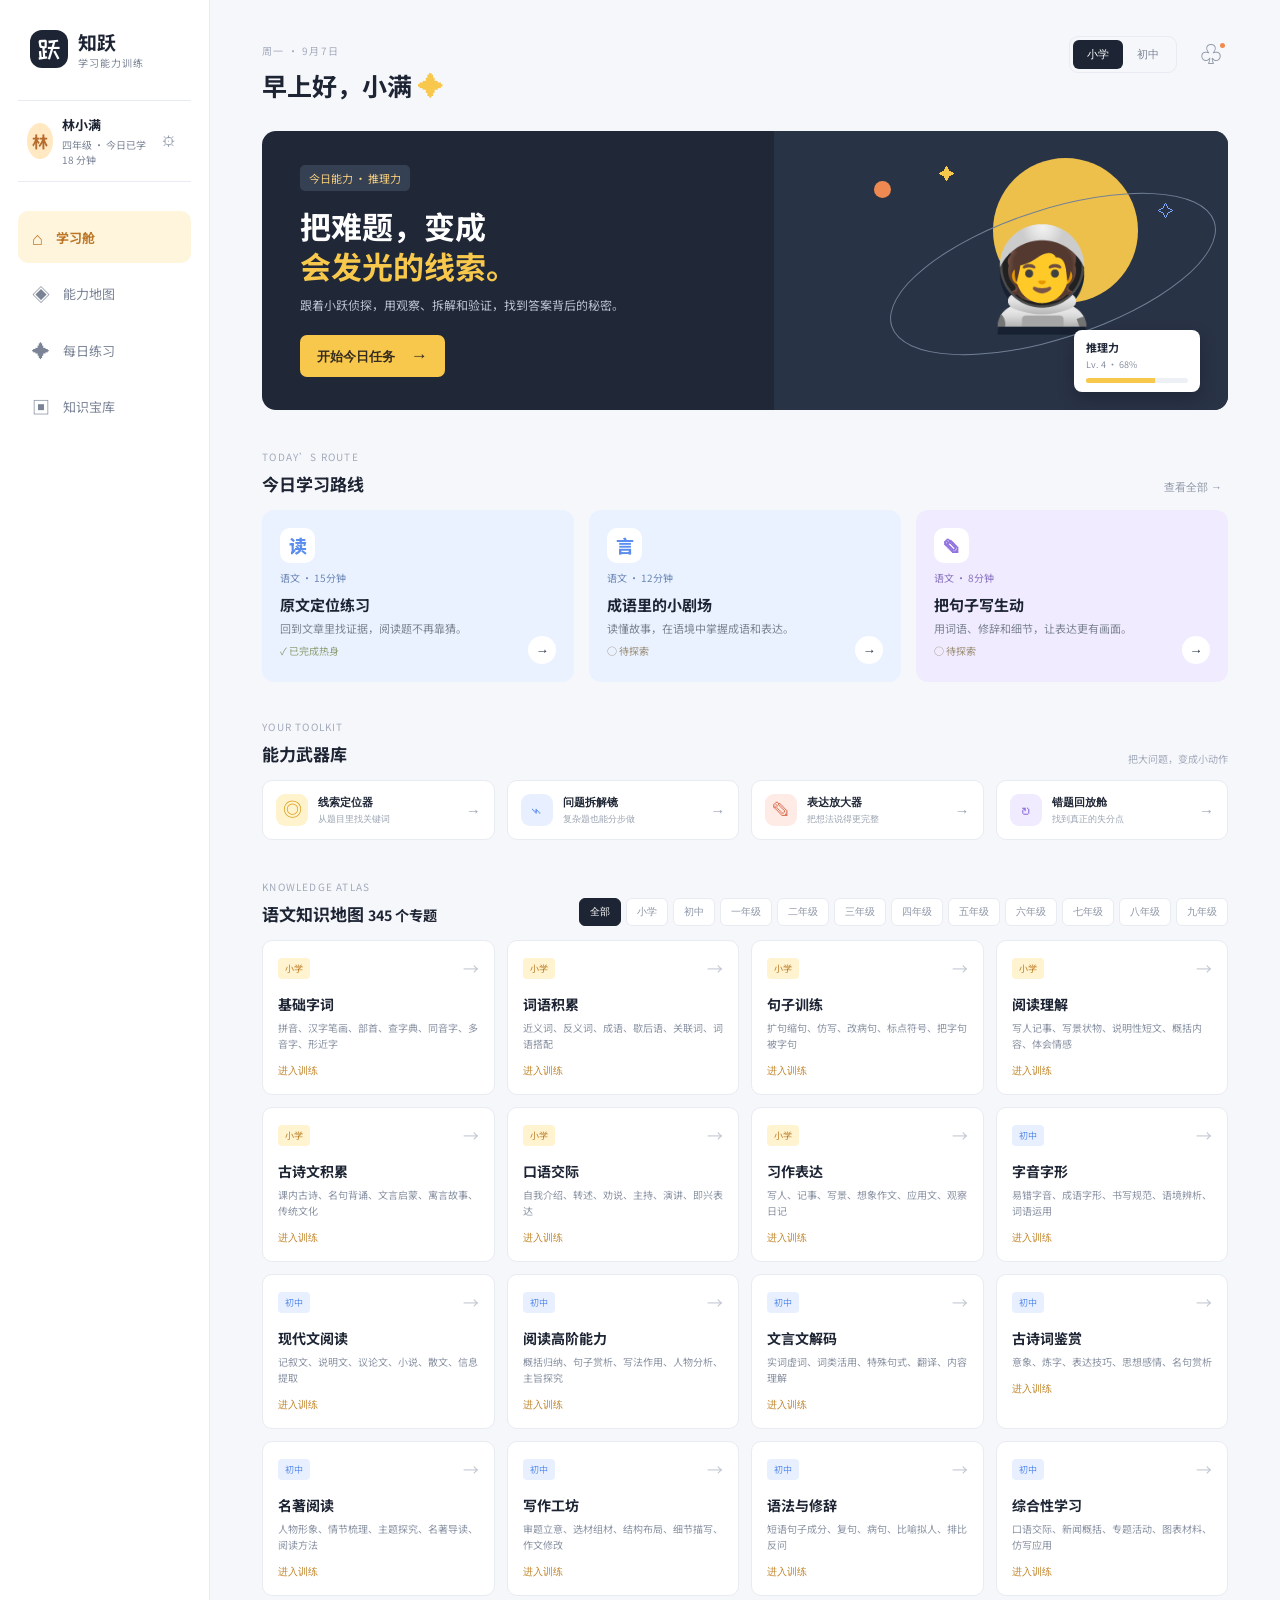
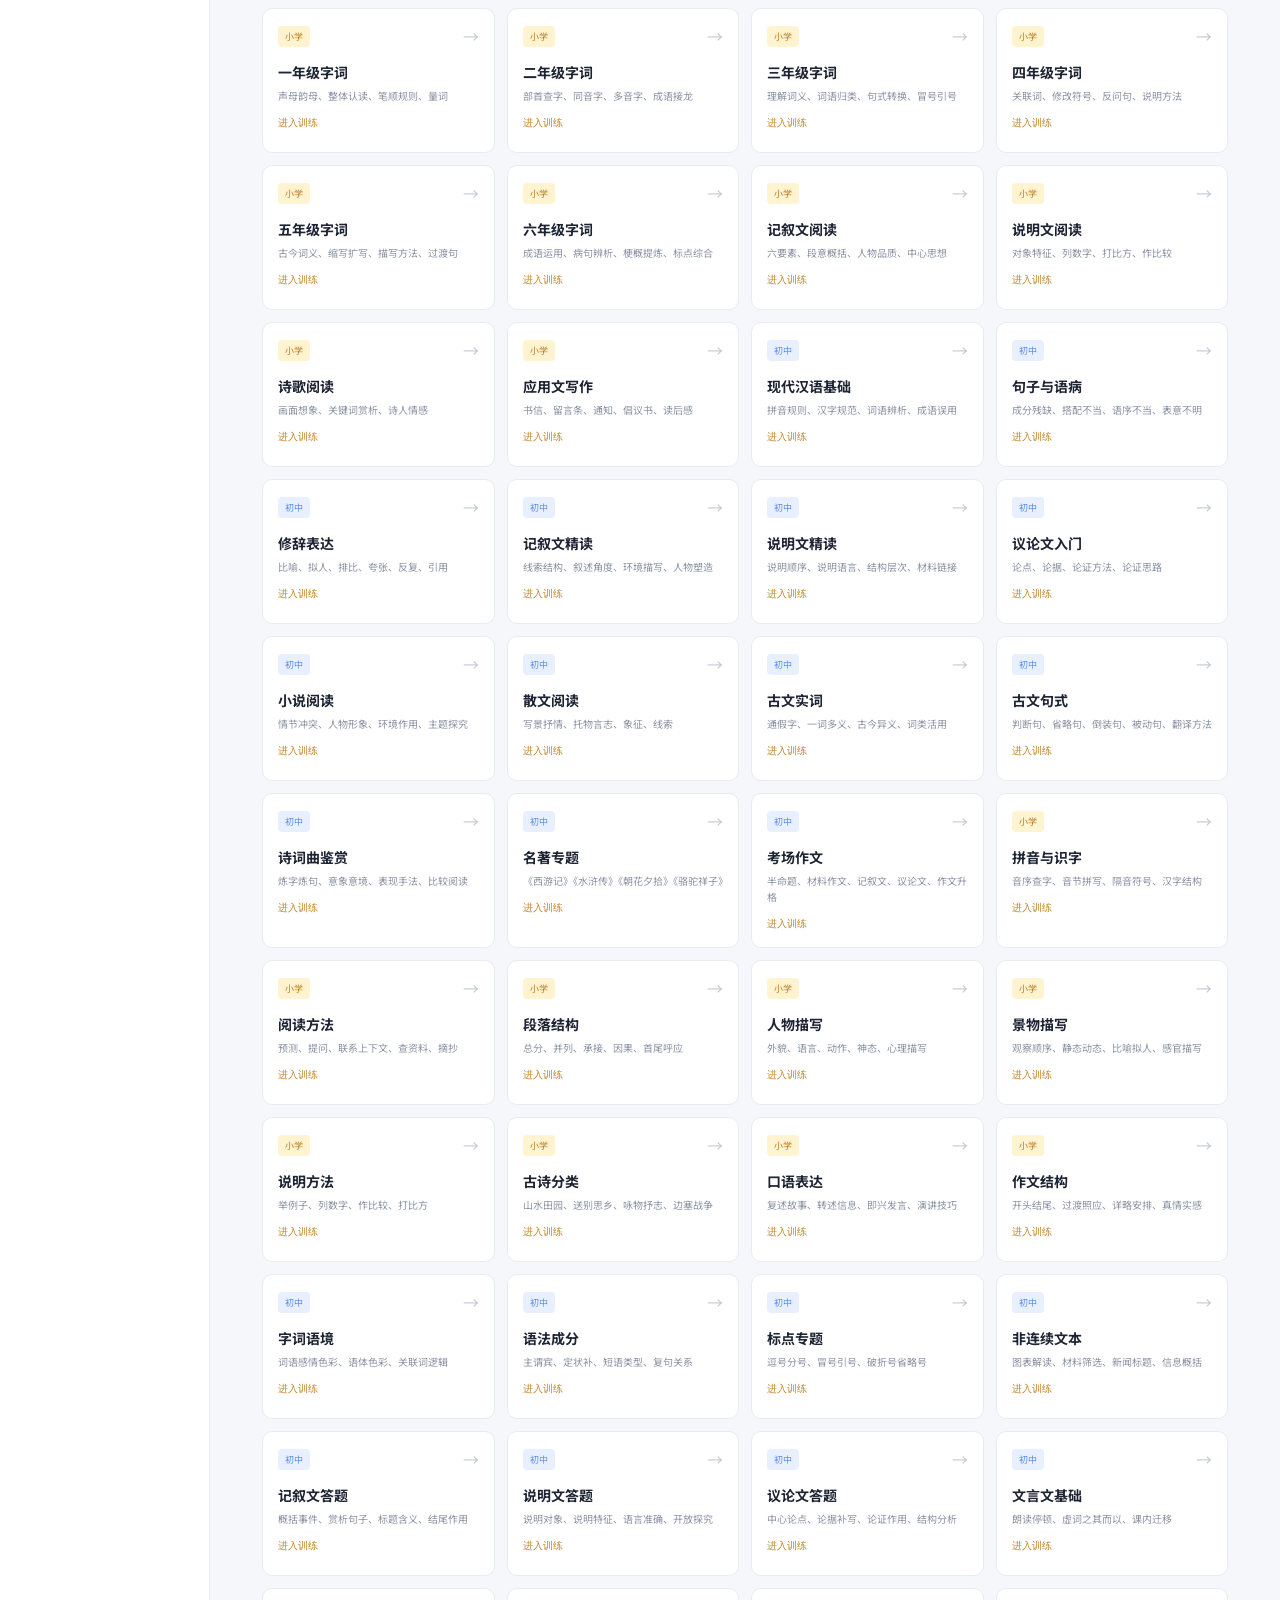
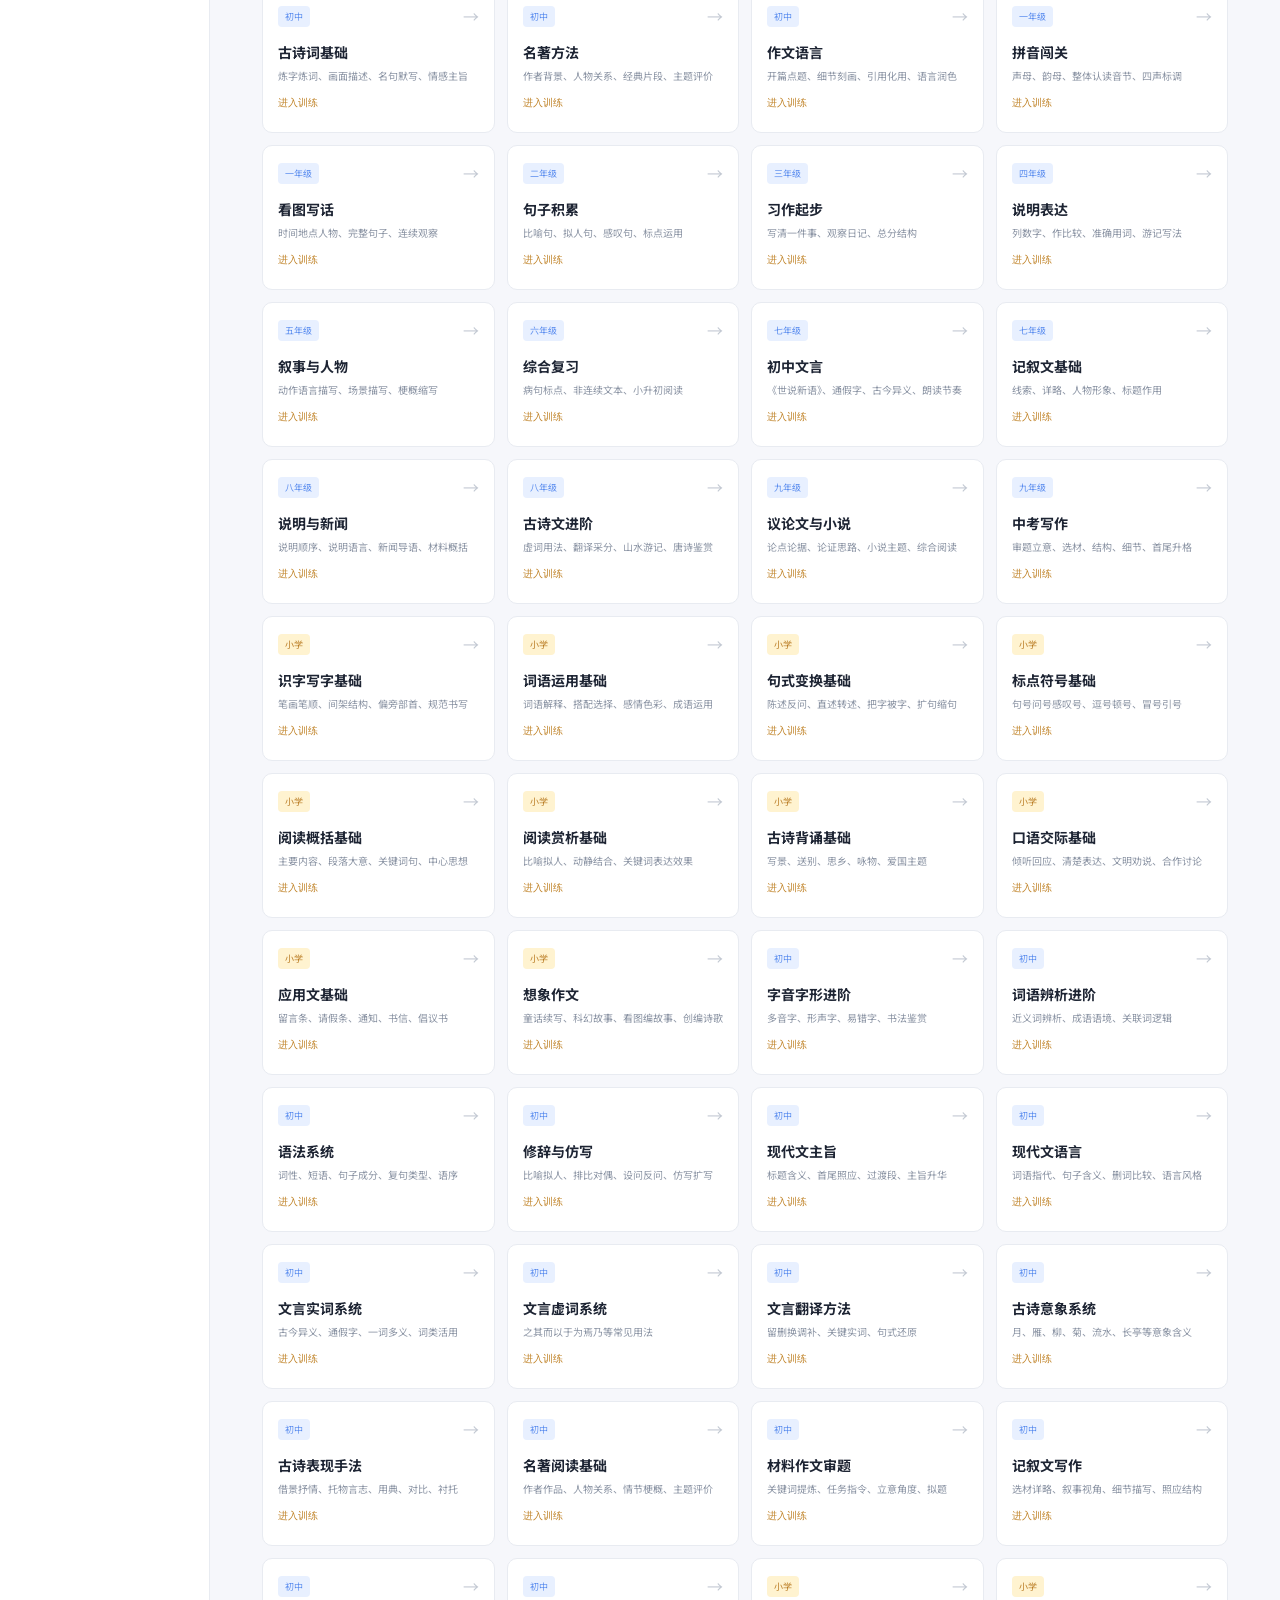
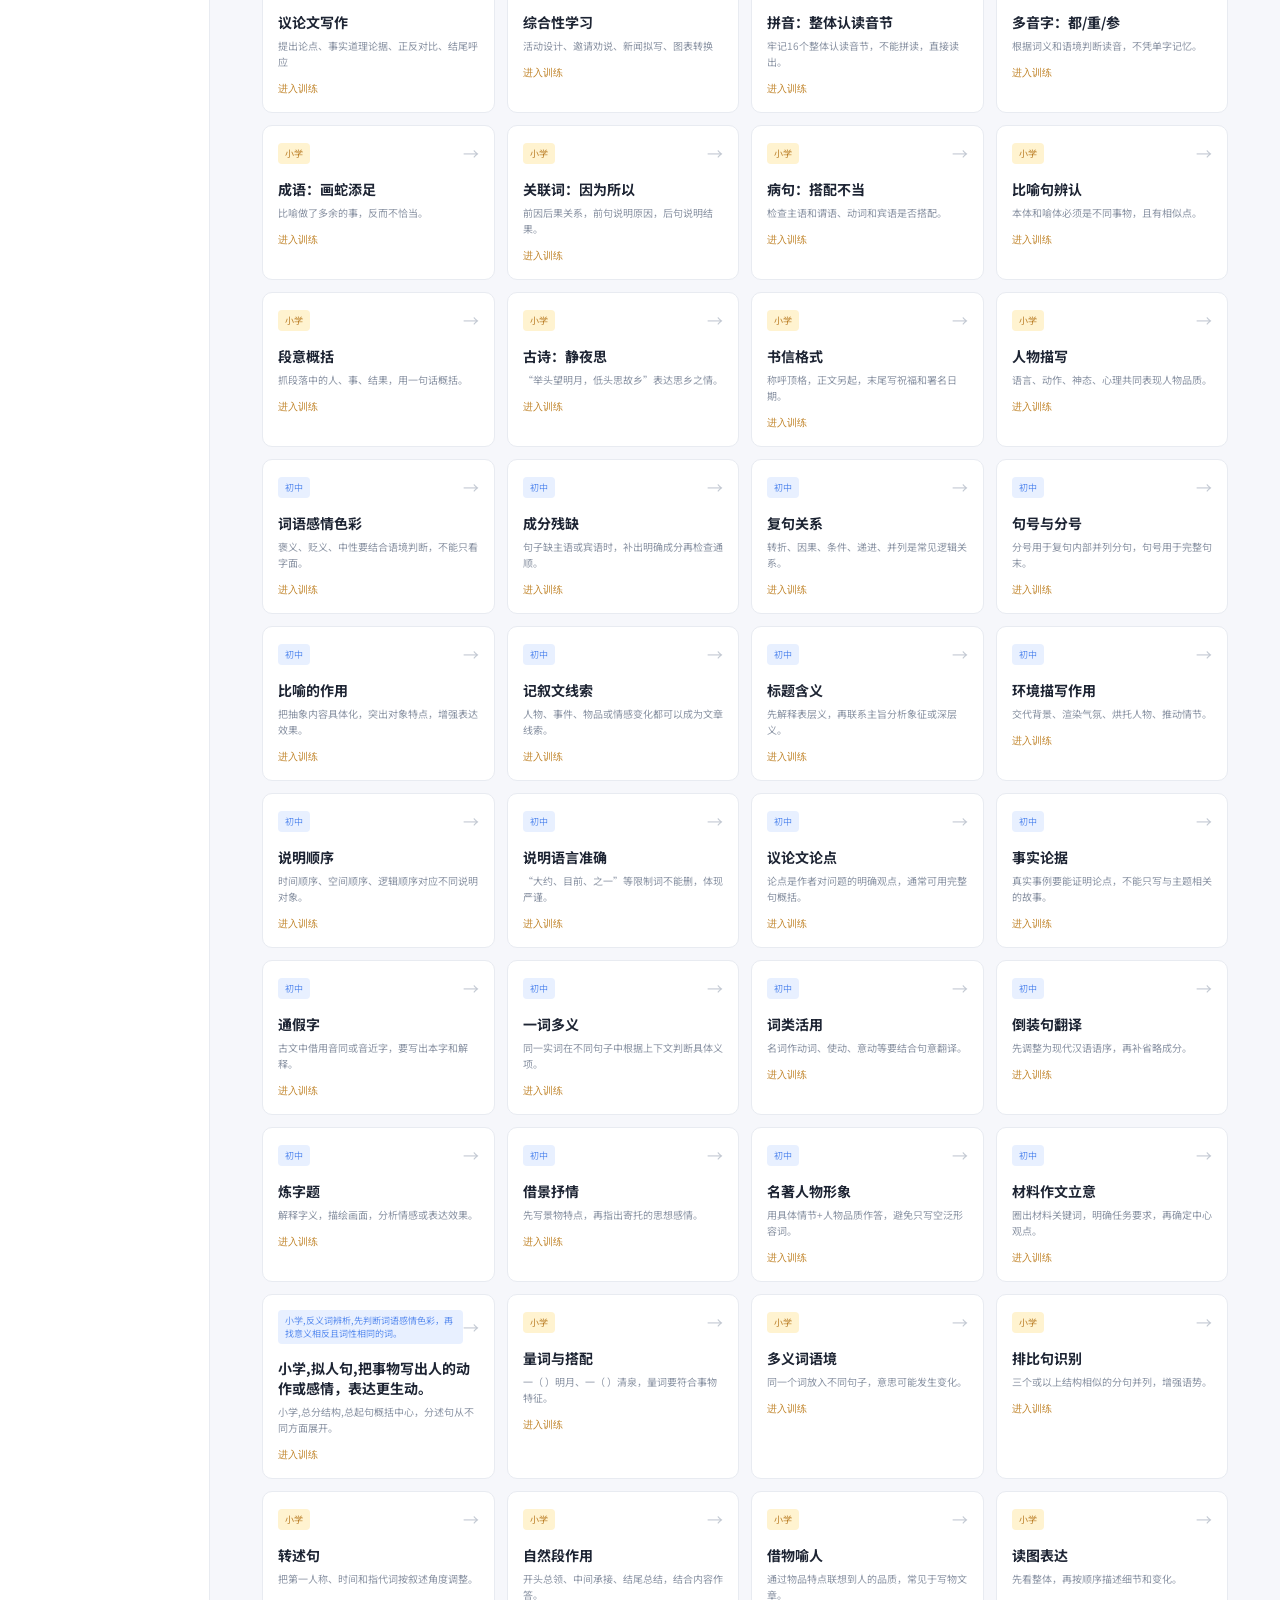
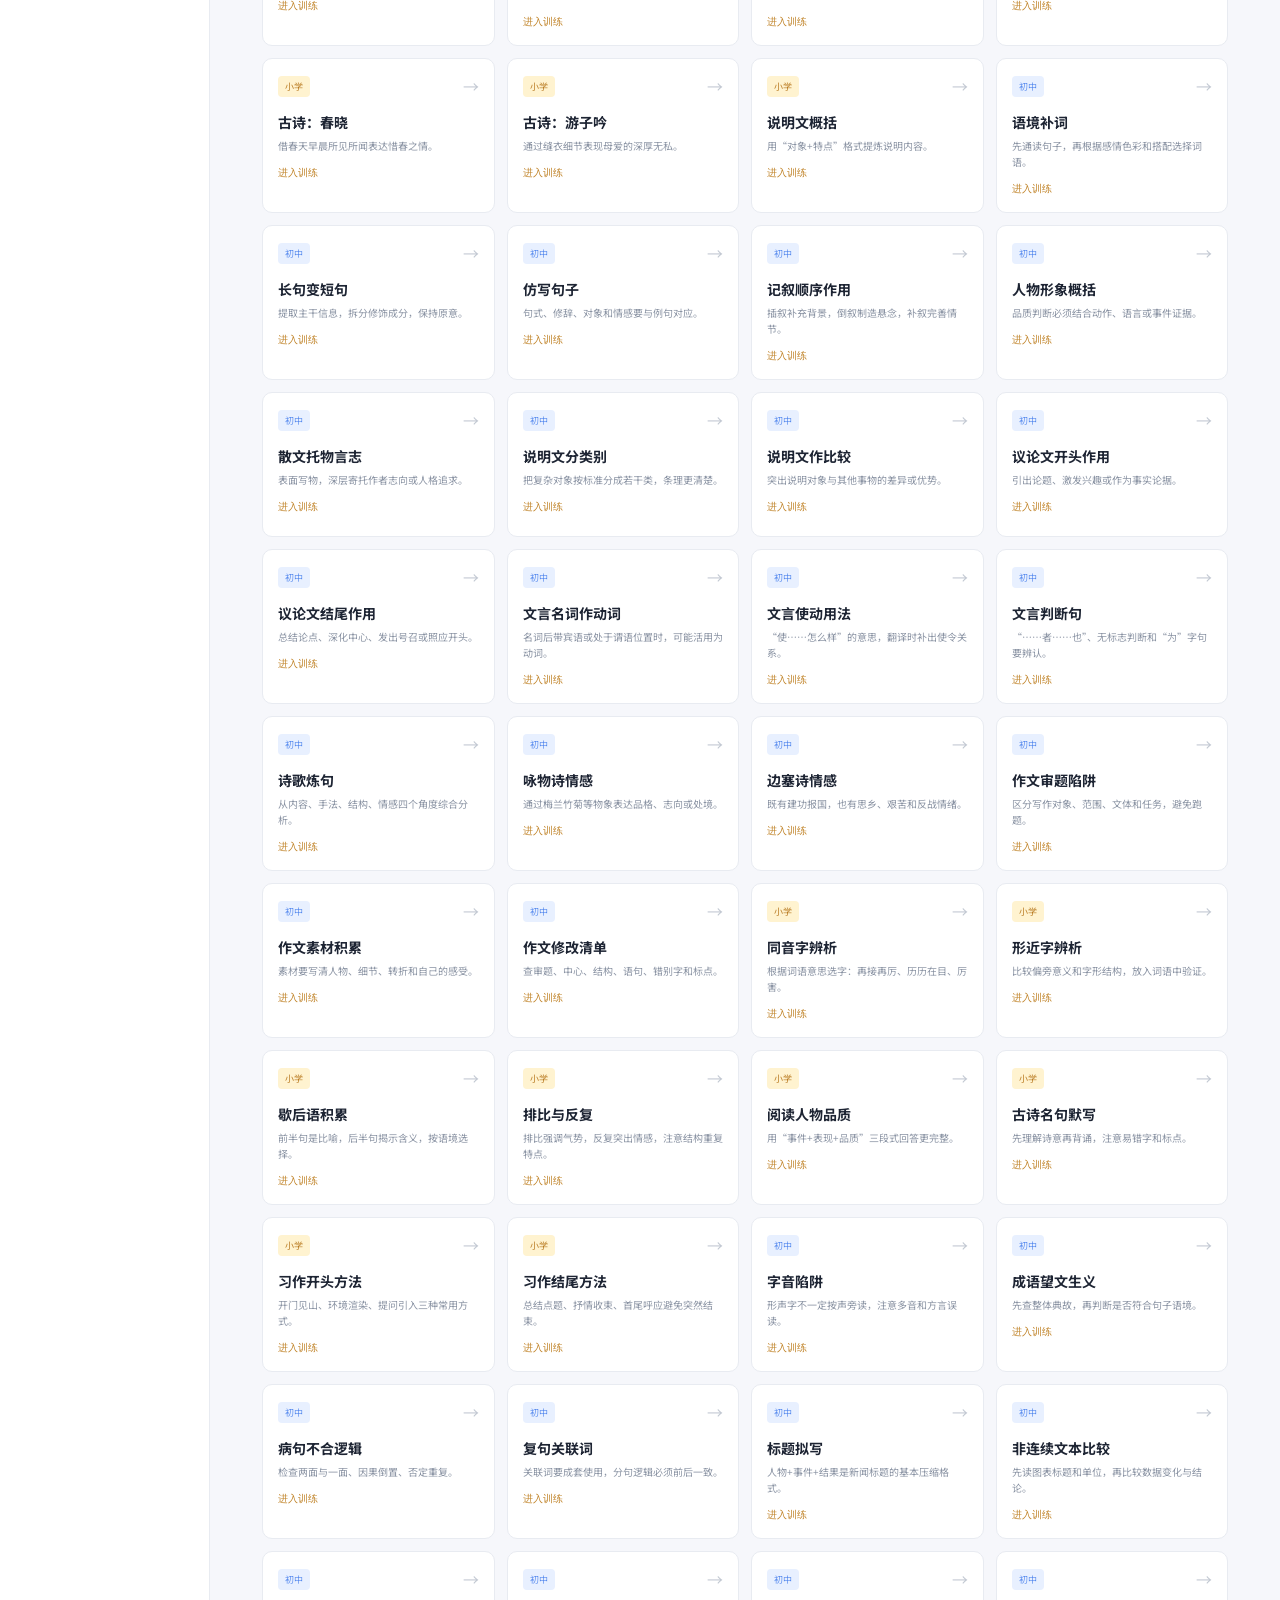
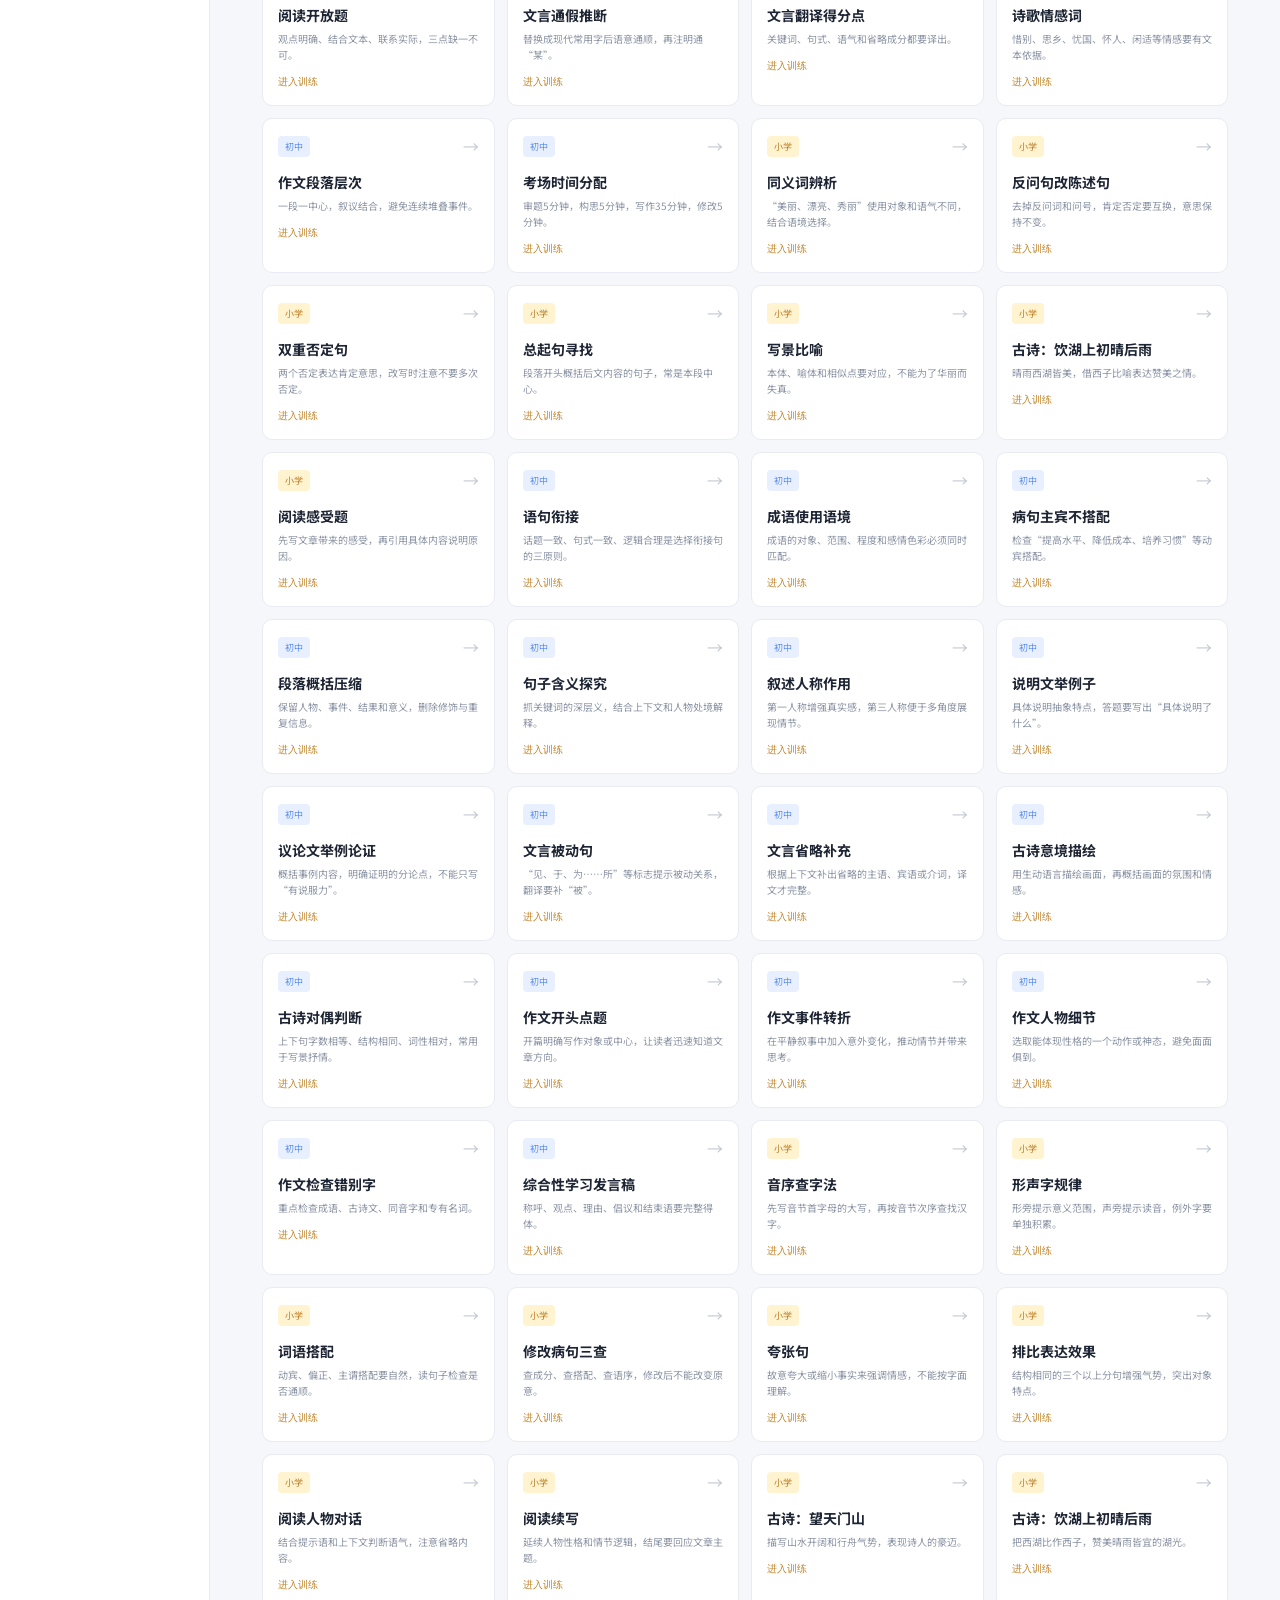
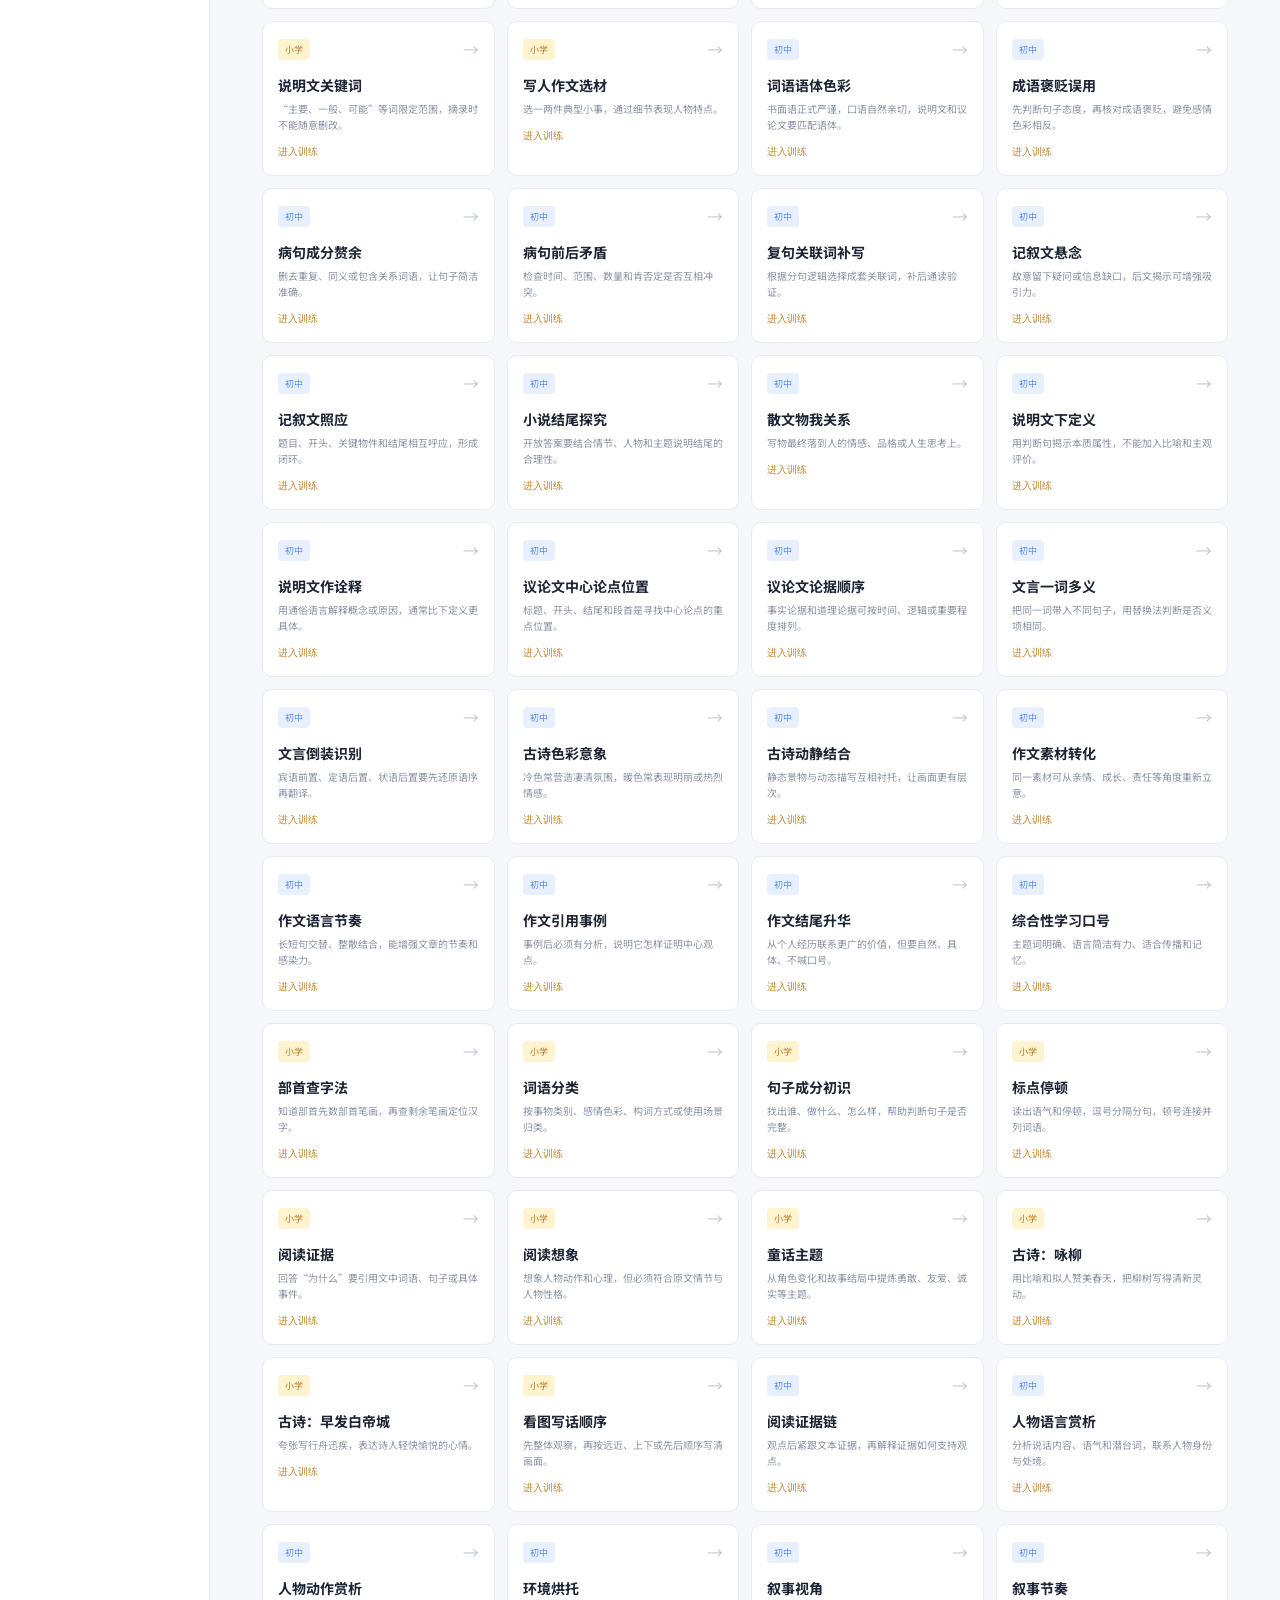
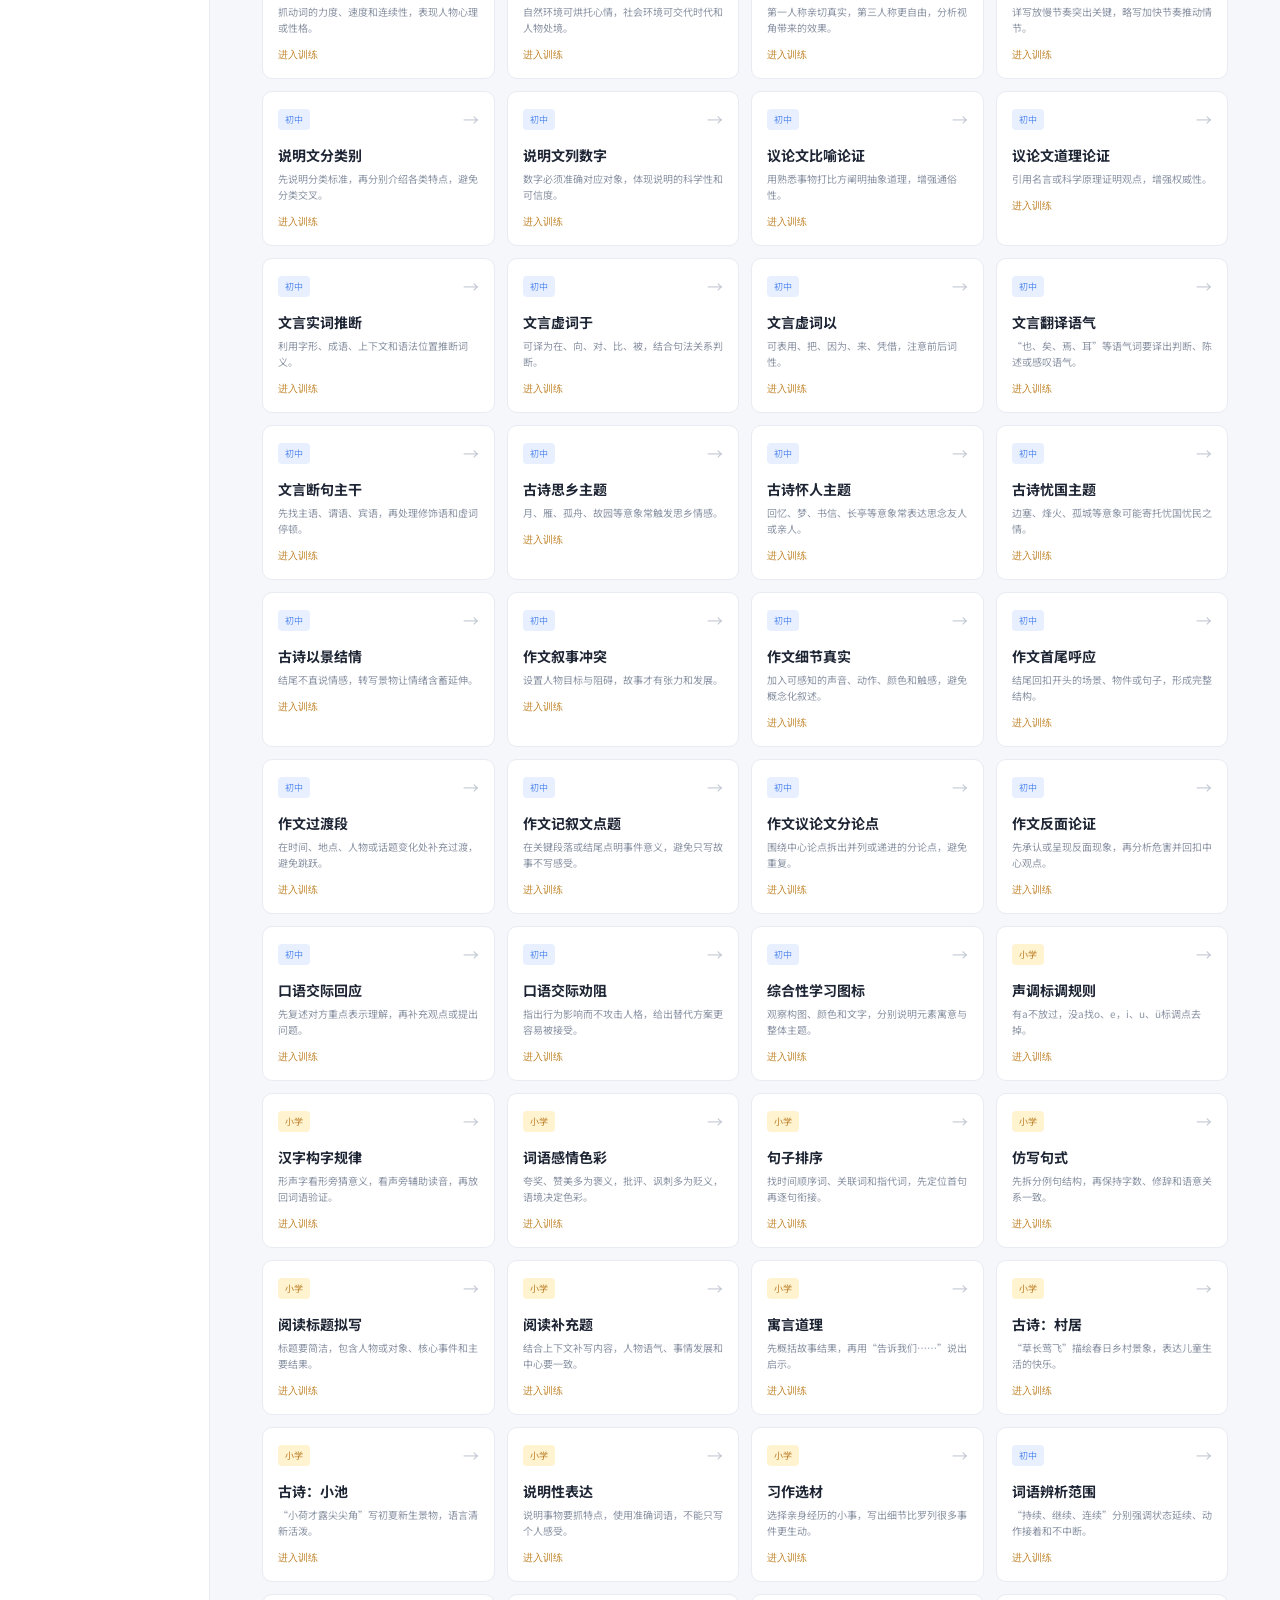
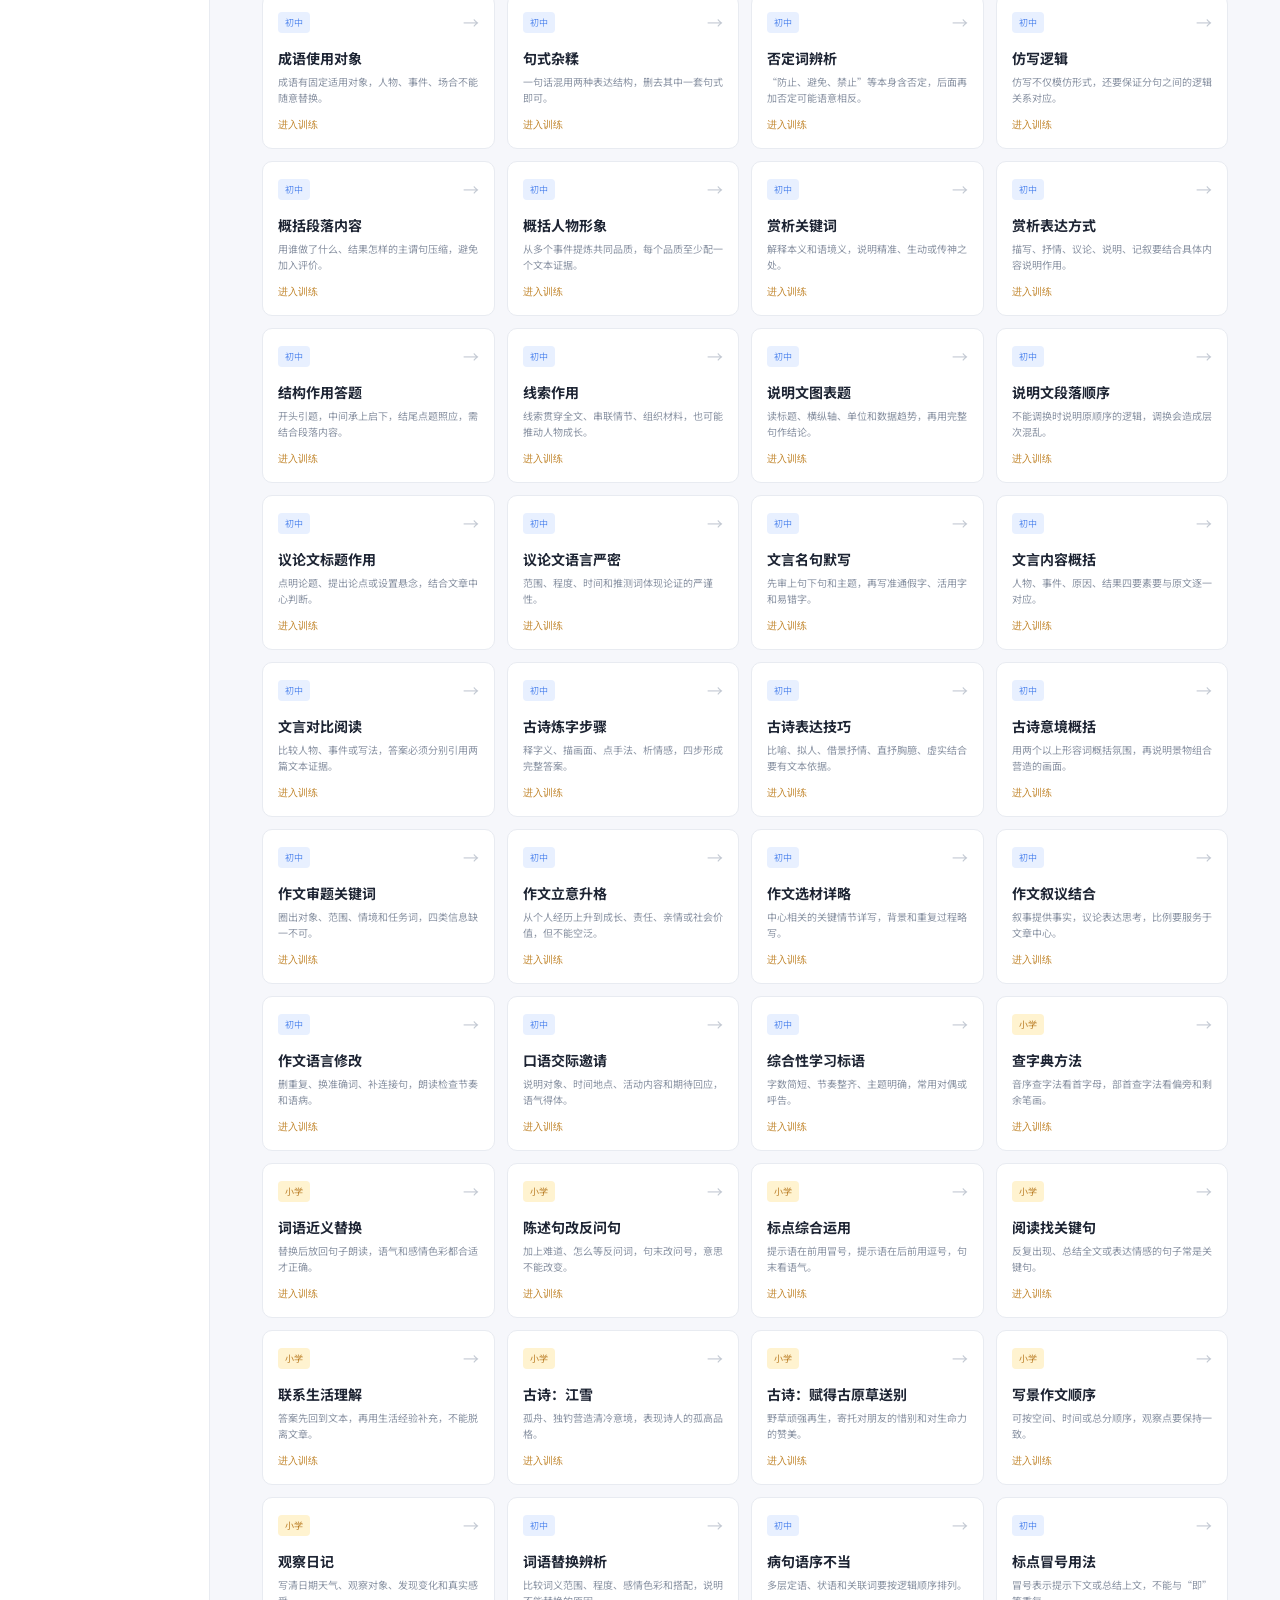
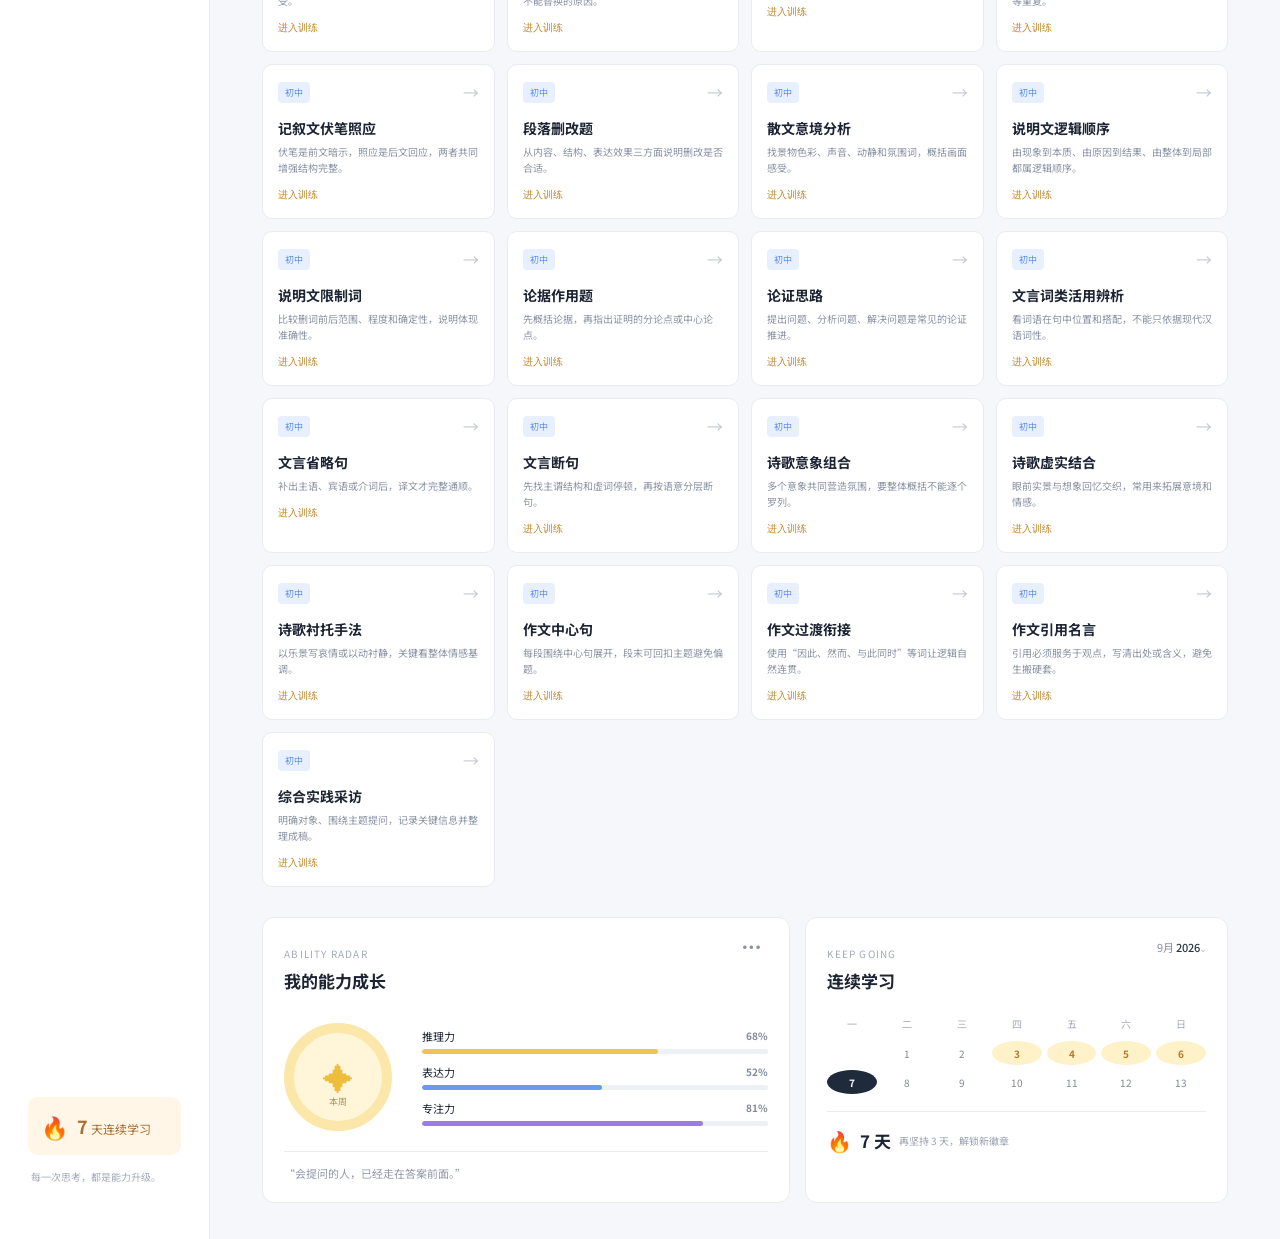
==== index.html @ e685fb9c "Build ChinTop Chinese learning app prototype" ====
<!doctype html>
<html lang="zh-CN">
<head>
  <meta charset="UTF-8" />
  <meta name="viewport" content="width=device-width, initial-scale=1.0" />
  <title>知跃 · 学习能力训练</title>
  <link rel="preconnect" href="https://fonts.googleapis.com">
  <link rel="preconnect" href="https://fonts.gstatic.com" crossorigin>
  <link href="https://fonts.googleapis.com/css2?family=Noto+Sans+SC:wght@400;500;600;700;800&family=ZCOOL+KuaiLe&display=swap" rel="stylesheet">
  <link rel="stylesheet" href="style.css" />
</head>
<body>
  <div class="app-shell">
    <aside class="sidebar">
      <div class="brand"><span class="brand-mark">跃</span><div><b>知跃</b><small>学习能力训练</small></div></div>
      <div class="profile"><div class="avatar">林</div><div><strong>林小满</strong><span>四年级 · 今日已学 18 分钟</span></div><button class="icon-btn" aria-label="设置">⚙</button></div>
      <nav>
        <a class="active" href="#home"><span>⌂</span>学习舱</a><a href="#map"><span>◈</span>能力地图</a><a href="#practice"><span>✦</span>每日练习</a><a href="#library"><span>▣</span>知识宝库</a>
      </nav>
      <div class="sidebar-foot"><div class="streak"><span>🔥</span><div><b>7</b> 天连续学习</div></div><p>每一次思考，都是能力升级。</p></div>
    </aside>
    <main class="main" id="home">
      <header class="topbar"><div><span class="eyebrow">周一 · 9月7日</span><h1>早上好，小满 <span>✦</span></h1></div><div class="top-actions"><div class="grade-switch"><button class="selected" data-grade="小学">小学</button><button data-grade="初中">初中</button></div><button class="bell" aria-label="通知">♧<i></i></button></div></header>
      <section class="hero"><div class="hero-copy"><span class="tag">今日能力 · 推理力</span><h2>把难题，变成<br><em>会发光的线索。</em></h2><p>跟着小跃侦探，用观察、拆解和验证，找到答案背后的秘密。</p><button class="primary" id="startMission">开始今日任务 <span>→</span></button></div><div class="hero-art"><div class="sun"></div><div class="spark s1">✦</div><div class="spark s2">✧</div><div class="character">🧑‍🚀</div><div class="planet p1"></div><div class="planet p2"></div><div class="orbit"></div><div class="label-card"><b>推理力</b><span>Lv. 4 · 68%</span><div class="mini-progress"><i></i></div></div></div></section>
      <section class="section-head"><div><span class="eyebrow">Today’s route</span><h3>今日学习路线</h3></div><button class="text-btn" id="viewAll">查看全部 <span>→</span></button></section>
      <section class="route-grid"><article class="route-card chinese"><div class="route-icon">读</div><div class="route-title"><span class="subject">语文 · 15分钟</span><h4>原文定位练习</h4><p>回到文章里找证据，阅读题不再靠猜。</p></div><div class="route-bottom"><span class="status done">✓ 已完成热身</span><button class="round-btn" data-toast="阅读任务已开启">→</button></div></article><article class="route-card chinese"><div class="route-icon">言</div><div class="route-title"><span class="subject">语文 · 12分钟</span><h4>成语里的小剧场</h4><p>读懂故事，在语境中掌握成语和表达。</p></div><div class="route-bottom"><span class="status">○ 待探索</span><button class="round-btn" data-toast="成语任务已开启">→</button></div></article><article class="route-card brain"><div class="route-icon">✎</div><div class="route-title"><span class="subject">语文 · 8分钟</span><h4>把句子写生动</h4><p>用词语、修辞和细节，让表达更有画面。</p></div><div class="route-bottom"><span class="status">○ 待探索</span><button class="round-btn" data-toast="表达任务已开启">→</button></div></article></section>
      <section class="section-head arsenal-head"><div><span class="eyebrow">Your toolkit</span><h3>能力武器库</h3></div><span class="toolkit-tip">把大问题，变成小动作</span></section>
      <section class="toolkit"><button class="tool" data-toast="定位器：先找到题目中的关键线索"><span class="tool-glyph gold">◎</span><span><b>线索定位器</b><small>从题目里找关键词</small></span><strong>→</strong></button><button class="tool" data-toast="拆解镜：把复杂问题拆成三步"><span class="tool-glyph blue">⌁</span><span><b>问题拆解镜</b><small>复杂题也能分步做</small></span><strong>→</strong></button><button class="tool" data-toast="表达放大器：让你的答案更清楚"><span class="tool-glyph red">✎</span><span><b>表达放大器</b><small>把想法说得更完整</small></span><strong>→</strong></button><button class="tool" data-toast="错题回放：看看这次是哪里卡住了"><span class="tool-glyph purple">↻</span><span><b>错题回放舱</b><small>找到真正的失分点</small></span><strong>→</strong></button></section>
      <section class="knowledge" id="library"><div class="section-head"><div><span class="eyebrow">Knowledge atlas</span><h3>语文知识地图 <small id="knowledgeCount"></small></h3></div><div class="filters"><button class="filter active" data-filter="全部">全部</button><button class="filter" data-filter="小学">小学</button><button class="filter" data-filter="初中">初中</button><button class="filter" data-filter="一年级">一年级</button><button class="filter" data-filter="二年级">二年级</button><button class="filter" data-filter="三年级">三年级</button><button class="filter" data-filter="四年级">四年级</button><button class="filter" data-filter="五年级">五年级</button><button class="filter" data-filter="六年级">六年级</button><button class="filter" data-filter="七年级">七年级</button><button class="filter" data-filter="八年级">八年级</button><button class="filter" data-filter="九年级">九年级</button></div></div><div class="knowledge-grid" id="knowledgeGrid"></div></section>
      <section class="lower-grid"><div class="panel ability"><div class="panel-head"><div><span class="eyebrow">Ability radar</span><h3>我的能力成长</h3></div><button class="more" aria-label="更多">•••</button></div><div class="ability-row"><div class="ability-orb">✦<small>本周</small></div><div class="ability-list"><div><span>推理力</span><b>68%</b><i><em style="width:68%"></em></i></div><div><span>表达力</span><b>52%</b><i><em class="blue" style="width:52%"></em></i></div><div><span>专注力</span><b>81%</b><i><em class="purple" style="width:81%"></em></i></div></div></div><div class="quote">“会提问的人，已经走在答案前面。”</div></div><div class="panel calendar"><div class="panel-head"><div><span class="eyebrow">Keep going</span><h3>连续学习</h3></div><span class="month">9月 <b>2026</b>⌄</span></div><div class="week"><span>一</span><span>二</span><span>三</span><span>四</span><span>五</span><span>六</span><span>日</span></div><div class="days"><span></span><span>1</span><span>2</span><span class="checked">3</span><span class="checked">4</span><span class="checked">5</span><span class="checked">6</span><span class="today">7</span><span>8</span><span>9</span><span>10</span><span>11</span><span>12</span><span>13</span></div><div class="calendar-foot"><span class="fire">🔥</span><b>7 天</b><small>再坚持 3 天，解锁新徽章</small></div></div></section>
    </main>
  </div>
  <div class="toast" id="toast"></div>
  <div class="modal-backdrop" id="lessonModal" hidden><section class="lesson-modal" role="dialog" aria-modal="true"><button class="modal-close" id="closeLesson" aria-label="关闭">×</button><span class="tag" id="modalTag">语文 · 表达力</span><h2 id="modalTitle">成语里的小剧场</h2><p id="modalQuestion">“画蛇添足”这个成语告诉我们什么道理？</p><div class="answers" id="answers"><button data-answer="0">做事要恰到好处</button><button data-answer="1">速度越快越好</button><button data-answer="2">一定要坚持到底</button></div><div class="result" id="result"></div></section></div>
  <script src="app.js"></script>
</body>
</html>
---- style.css ----
:root{--ink:#1d2433;--muted:#7b8496;--line:#e8ebf1;--cream:#fffaf1;--yellow:#f7c84b;--orange:#f08b4d;--blue:#5b8def;--purple:#9a7be7}*{box-sizing:border-box}body{margin:0;background:#f6f7fb;color:var(--ink);font-family:'Noto Sans SC',sans-serif}.app-shell{display:flex;min-height:100vh}.sidebar{width:248px;background:#fff;border-right:1px solid var(--line);padding:28px 18px 22px;display:flex;flex-direction:column}.brand{display:flex;align-items:center;gap:10px;padding:0 12px 30px}.brand-mark{display:grid;place-items:center;width:38px;height:38px;border-radius:12px;background:#1d2433;color:#fff;font-family:'ZCOOL KuaiLe';font-size:24px}.brand b{display:block;font-size:19px}.brand small{display:block;color:var(--muted);font-size:10px;letter-spacing:1px}.profile{display:flex;align-items:center;gap:9px;padding:14px 9px;border-top:1px solid var(--line);border-bottom:1px solid var(--line)}.avatar{width:36px;height:36px;border-radius:50%;background:#ffe8c2;display:grid;place-items:center;color:#b56b2e;font-weight:700}.profile strong{display:block;font-size:13px}.profile span{display:block;color:var(--muted);font-size:10px;margin-top:3px}.icon-btn,.bell,.more{border:0;background:transparent;color:#8992a3;cursor:pointer}.icon-btn{margin-left:auto;font-size:14px}nav{padding-top:25px}nav a{display:flex;gap:13px;align-items:center;padding:13px 14px;margin:4px 0;color:#7b8496;text-decoration:none;font-size:13px;border-radius:10px}nav a span{font-size:18px}nav a.active{background:#fff5dc;color:#bc7626;font-weight:700}.sidebar-foot{margin-top:auto;padding:18px 10px}.streak{background:#fff6e8;border-radius:10px;padding:13px;display:flex;gap:9px;align-items:center;color:#a96f32;font-size:12px}.streak span{font-size:22px}.streak b{font-size:18px}.sidebar-foot p{color:#a6adba;font-size:10px;line-height:1.6;margin:14px 3px}.main{max-width:1260px;width:100%;padding:36px 52px}.topbar{display:flex;justify-content:space-between;align-items:flex-start}.eyebrow{font-size:10px;letter-spacing:1.2px;text-transform:uppercase;color:#a3aabb}.topbar h1{font-size:25px;margin:7px 0 28px}.topbar h1 span{color:var(--yellow)}.top-actions{display:flex;gap:17px;align-items:center}.grade-switch{border:1px solid var(--line);padding:3px;border-radius:9px;display:flex}.grade-switch button{border:0;background:transparent;color:var(--muted);font-size:11px;padding:7px 14px;border-radius:6px;cursor:pointer}.grade-switch button.selected{background:#1d2433;color:#fff}.bell{font-size:22px;position:relative}.bell i{position:absolute;width:5px;height:5px;border-radius:50%;background:#f08b4d;right:3px;top:4px}.hero{min-height:264px;border-radius:14px;background:#202838;display:flex;overflow:hidden;position:relative;color:white}.hero-copy{padding:33px 38px;position:relative;z-index:2}.tag{display:inline-block;color:#f7cf7e;font-size:11px;background:#354052;border-radius:5px;padding:5px 9px}.hero h2{font-size:31px;line-height:1.3;margin:15px 0 9px;letter-spacing:0}.hero h2 em{font-style:normal;color:#f7c84b}.hero p{color:#b9c2d0;font-size:12px;margin:0 0 22px}.primary{border:0;background:#f7c84b;color:#352b1d;font-weight:700;padding:11px 17px;border-radius:7px;cursor:pointer}.primary span{font-size:17px;margin-left:12px}.hero-art{position:absolute;right:0;top:0;width:47%;height:100%;background:#293346;overflow:hidden}.sun{position:absolute;width:145px;height:145px;background:#f7c84b;border-radius:50%;right:90px;top:27px;opacity:.95}.character{position:absolute;font-size:93px;right:128px;top:68px;filter:drop-shadow(0 8px 0 #182131)}.planet{position:absolute;border-radius:50%}.p1{width:17px;height:17px;background:#ee8951;left:100px;top:50px}.p2{width:10px;height:10px;background:#6a9bee;right:45px;bottom:53px}.orbit{position:absolute;width:340px;height:130px;border:1px solid #718097;border-radius:50%;transform:rotate(-18deg);right:5px;top:78px}.spark{position:absolute;color:#f7c84b}.s1{left:165px;top:30px}.s2{right:54px;top:67px;color:#80a8ff}.label-card{position:absolute;right:28px;bottom:18px;background:#fff;color:#202838;border-radius:8px;padding:9px 12px;width:126px;font-size:11px;box-shadow:0 6px 15px #141b2970}.label-card span{display:block;color:#8790a1;font-size:9px;margin-top:3px}.mini-progress,.ability-list i{height:5px;background:#edf0f5;border-radius:9px;display:block;margin-top:7px;overflow:hidden}.mini-progress i{display:block;height:100%;width:68%;background:#f7c84b}.section-head{display:flex;justify-content:space-between;align-items:end;margin:32px 0 14px}.section-head h3,.panel h3{margin:5px 0 0;font-size:17px}.text-btn{border:0;background:transparent;color:#8b94a4;font-size:11px;cursor:pointer}.route-grid{display:grid;grid-template-columns:repeat(3,1fr);gap:15px}.route-card{border-radius:12px;padding:18px;min-height:166px;display:flex;flex-direction:column;position:relative;overflow:hidden}.route-card.math{background:#fff5d9}.route-card.chinese{background:#eaf2ff}.route-card.brain{background:#f0ebff}.route-icon{width:35px;height:35px;border-radius:10px;background:#fff;display:grid;place-items:center;font-weight:800;font-size:18px;color:#d59028}.chinese .route-icon{color:#5b8def}.brain .route-icon{color:#9274df}.subject{font-size:10px;color:#a18352}.chinese .subject{color:#6b86b5}.brain .subject{color:#8871bf}.route-title h4{font-size:15px;margin:7px 0 5px}.route-title p{color:#7c8492;font-size:11px;margin:0;line-height:1.5}.route-bottom{display:flex;justify-content:space-between;align-items:center;margin-top:auto}.status{font-size:10px;color:#9a8d75}.status.done{color:#8d9f75}.round-btn{border:0;width:28px;height:28px;border-radius:50%;background:#fff;color:#2c3546;cursor:pointer}.lower-grid{display:grid;grid-template-columns:1.25fr 1fr;gap:15px;margin-top:30px}.panel{background:#fff;border:1px solid var(--line);border-radius:12px;padding:21px}.panel-head{display:flex;justify-content:space-between;align-items:start}.more{letter-spacing:2px}.ability-row{display:flex;gap:30px;align-items:center;margin:25px 0 15px}.ability-orb{width:108px;height:108px;border-radius:50%;background:#fff5d9;border:10px solid #fbe7aa;display:grid;place-items:center;color:#eebd3c;font-size:31px;position:relative}.ability-orb small{position:absolute;bottom:13px;font-size:9px;color:#a9945c}.ability-list{flex:1}.ability-list>div{margin:10px 0;font-size:11px}.ability-list b{float:right;font-size:10px;color:#818b9c}.ability-list i{margin-top:5px}.ability-list em{display:block;height:100%;background:#f2c34d;border-radius:9px}.ability-list em.blue{background:#6b99ed}.ability-list em.purple{background:#9b7de1}.quote{padding-top:13px;border-top:1px solid var(--line);color:#929aaa;font-size:11px}.month{font-size:11px;color:#858e9f}.month b{font-weight:500;color:#2d3544}.week,.days{display:grid;grid-template-columns:repeat(7,1fr);text-align:center;gap:5px}.week{margin-top:23px;color:#a2aab8;font-size:10px}.days{margin-top:10px}.days span{height:24px;display:grid;place-items:center;font-size:10px;color:#7d8797}.days .checked,.days .today{border-radius:50%;background:#fff1c8;color:#b6792c;font-weight:700}.days .today{background:#1f2a3b;color:#fff}.calendar-foot{display:flex;align-items:center;gap:8px;border-top:1px solid var(--line);margin-top:17px;padding-top:14px}.fire{font-size:20px}.calendar-foot b{font-size:17px}.calendar-foot small{font-size:10px;color:#9ba3b1}.toast{position:fixed;bottom:28px;left:50%;transform:translate(-50%,20px);opacity:0;background:#1f2a3b;color:#fff;padding:11px 18px;border-radius:8px;font-size:12px;transition:.25s}.toast.show{opacity:1;transform:translate(-50%,0)}@media(max-width:900px){.sidebar{width:190px}.main{padding:28px 24px}.hero-art{width:43%}.character{right:70px}.sun{right:30px}.route-grid{grid-template-columns:1fr 1fr}.route-card.brain{grid-column:span 2}}@media(max-width:640px){.sidebar{display:none}.main{padding:22px 16px}.topbar h1{font-size:21px}.hero{min-height:390px}.hero-copy{padding:26px}.hero-art{width:100%;height:175px;top:auto;bottom:0}.hero h2{font-size:28px}.character{font-size:75px;right:37%;top:50px}.sun{right:25%;top:15px;width:110px;height:110px}.orbit{right:-45px;top:35px}.label-card{display:none}.route-grid,.lower-grid{grid-template-columns:1fr}.route-card.brain{grid-column:auto}.ability-row{gap:16px}.ability-orb{width:90px;height:90px}}
 .arsenal-head{margin-top:30px}.toolkit-tip{font-size:10px;color:#a3aabb}.toolkit{display:grid;grid-template-columns:repeat(4,1fr);gap:12px}.tool{display:flex;align-items:center;gap:10px;text-align:left;border:1px solid var(--line);background:#fff;border-radius:10px;padding:13px;cursor:pointer;color:var(--ink)}.tool:hover{border-color:#f0c65d;transform:translateY(-2px)}.tool-glyph{width:32px;height:32px;border-radius:9px;display:grid;place-items:center;font-size:19px}.tool-glyph.gold{background:#fff3cd;color:#d99f1f}.tool-glyph.blue{background:#e8f0ff;color:#5b8def}.tool-glyph.red{background:#ffebe6;color:#dd775b}.tool-glyph.purple{background:#f0ebff;color:#9475df}.tool b{display:block;font-size:11px}.tool small{display:block;color:#9aa3b1;font-size:9px;margin-top:3px}.tool strong{margin-left:auto;color:#9ca5b3;font-size:15px}@media(max-width:900px){.toolkit{grid-template-columns:repeat(2,1fr)}}@media(max-width:640px){.toolkit{grid-template-columns:1fr 1fr}.tool{padding:10px 8px}.tool small{font-size:8px}}
 .modal-backdrop{position:fixed;inset:0;background:#18213199;display:grid;place-items:center;z-index:10;padding:20px}.modal-backdrop[hidden]{display:none}.lesson-modal{width:min(430px,100%);background:#fff;border-radius:14px;padding:30px;position:relative;box-shadow:0 20px 60px #11182744}.modal-close{position:absolute;right:16px;top:12px;border:0;background:transparent;font-size:25px;color:#9aa3b1;cursor:pointer}.lesson-modal h2{font-size:21px;margin:16px 0 10px}.lesson-modal p{font-size:14px;line-height:1.8;color:#596476}.answers{display:grid;grid-template-columns:repeat(3,1fr);gap:10px;margin-top:22px}.answers button{border:1px solid var(--line);background:#fafbfc;border-radius:8px;padding:12px;font-size:15px;color:var(--ink);cursor:pointer}.answers button:hover{border-color:#f0c65d;background:#fff8e5}.result{min-height:22px;margin-top:16px;font-size:12px;font-weight:600}.result.correct{color:#59926b}.result.wrong{color:#d2775d}
 .knowledge{margin-top:30px}.filters{display:flex;gap:5px}.filter{border:1px solid var(--line);background:#fff;color:#8b94a4;border-radius:6px;padding:6px 10px;font-size:10px;cursor:pointer}.filter.active{background:#1d2433;border-color:#1d2433;color:#fff}.knowledge-grid{display:grid;grid-template-columns:repeat(4,1fr);gap:12px}.knowledge-card{border:1px solid var(--line);border-radius:10px;background:#fff;padding:15px;min-height:145px}.k-top{display:flex;justify-content:space-between;align-items:center}.k-grade{font-size:9px;padding:4px 7px;border-radius:4px;background:#e8f0ff;color:#5b8def}.k-grade.primary-grade{background:#fff3d0;color:#b97b22}.k-arrow{color:#c2c8d2}.knowledge-card h4{font-size:14px;margin:14px 0 6px}.knowledge-card p{color:#8b94a4;font-size:10px;line-height:1.6;margin:0}.knowledge-card button{border:0;background:transparent;color:#c08328;font-size:10px;padding:12px 0 0;cursor:pointer}@media(max-width:900px){.knowledge-grid{grid-template-columns:repeat(2,1fr)}}@media(max-width:640px){.knowledge .section-head{align-items:flex-start;flex-direction:column;gap:12px}.knowledge-grid{grid-template-columns:1fr 1fr}.knowledge-card{min-height:160px;padding:12px}}
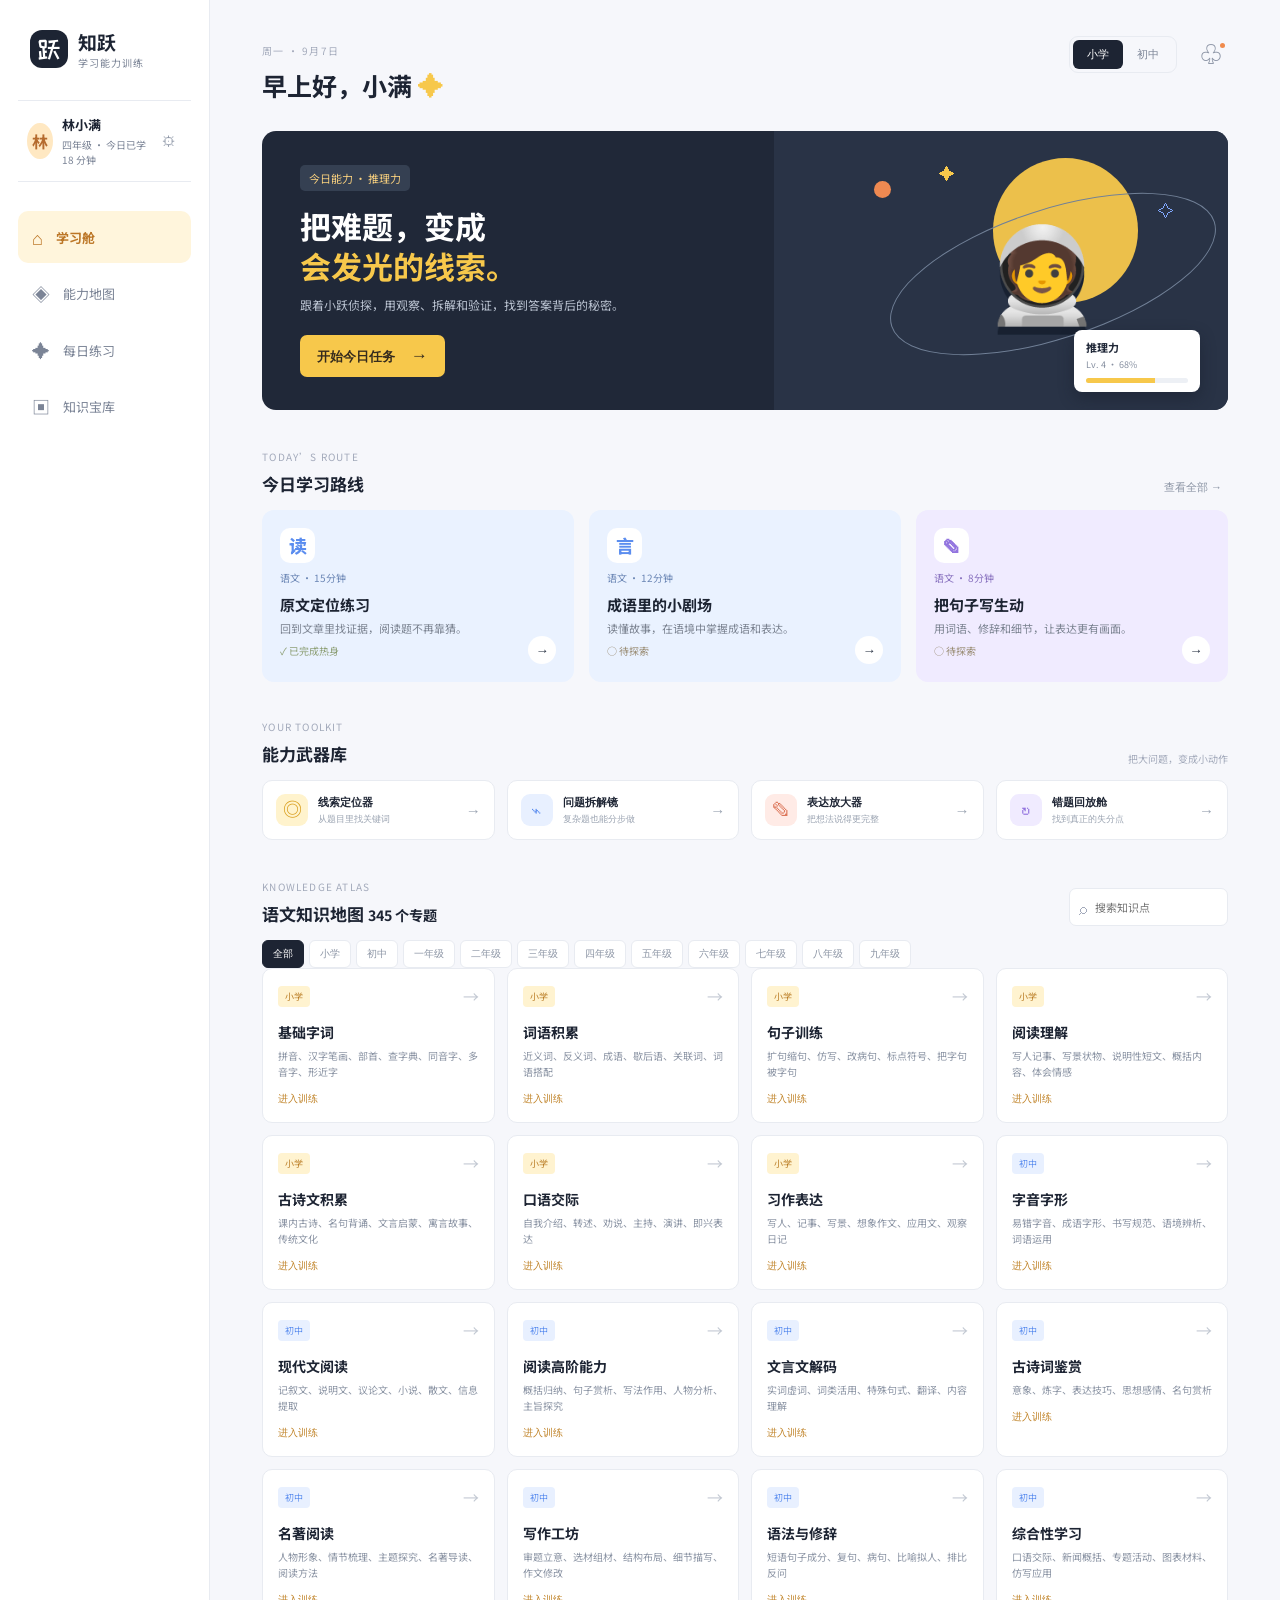
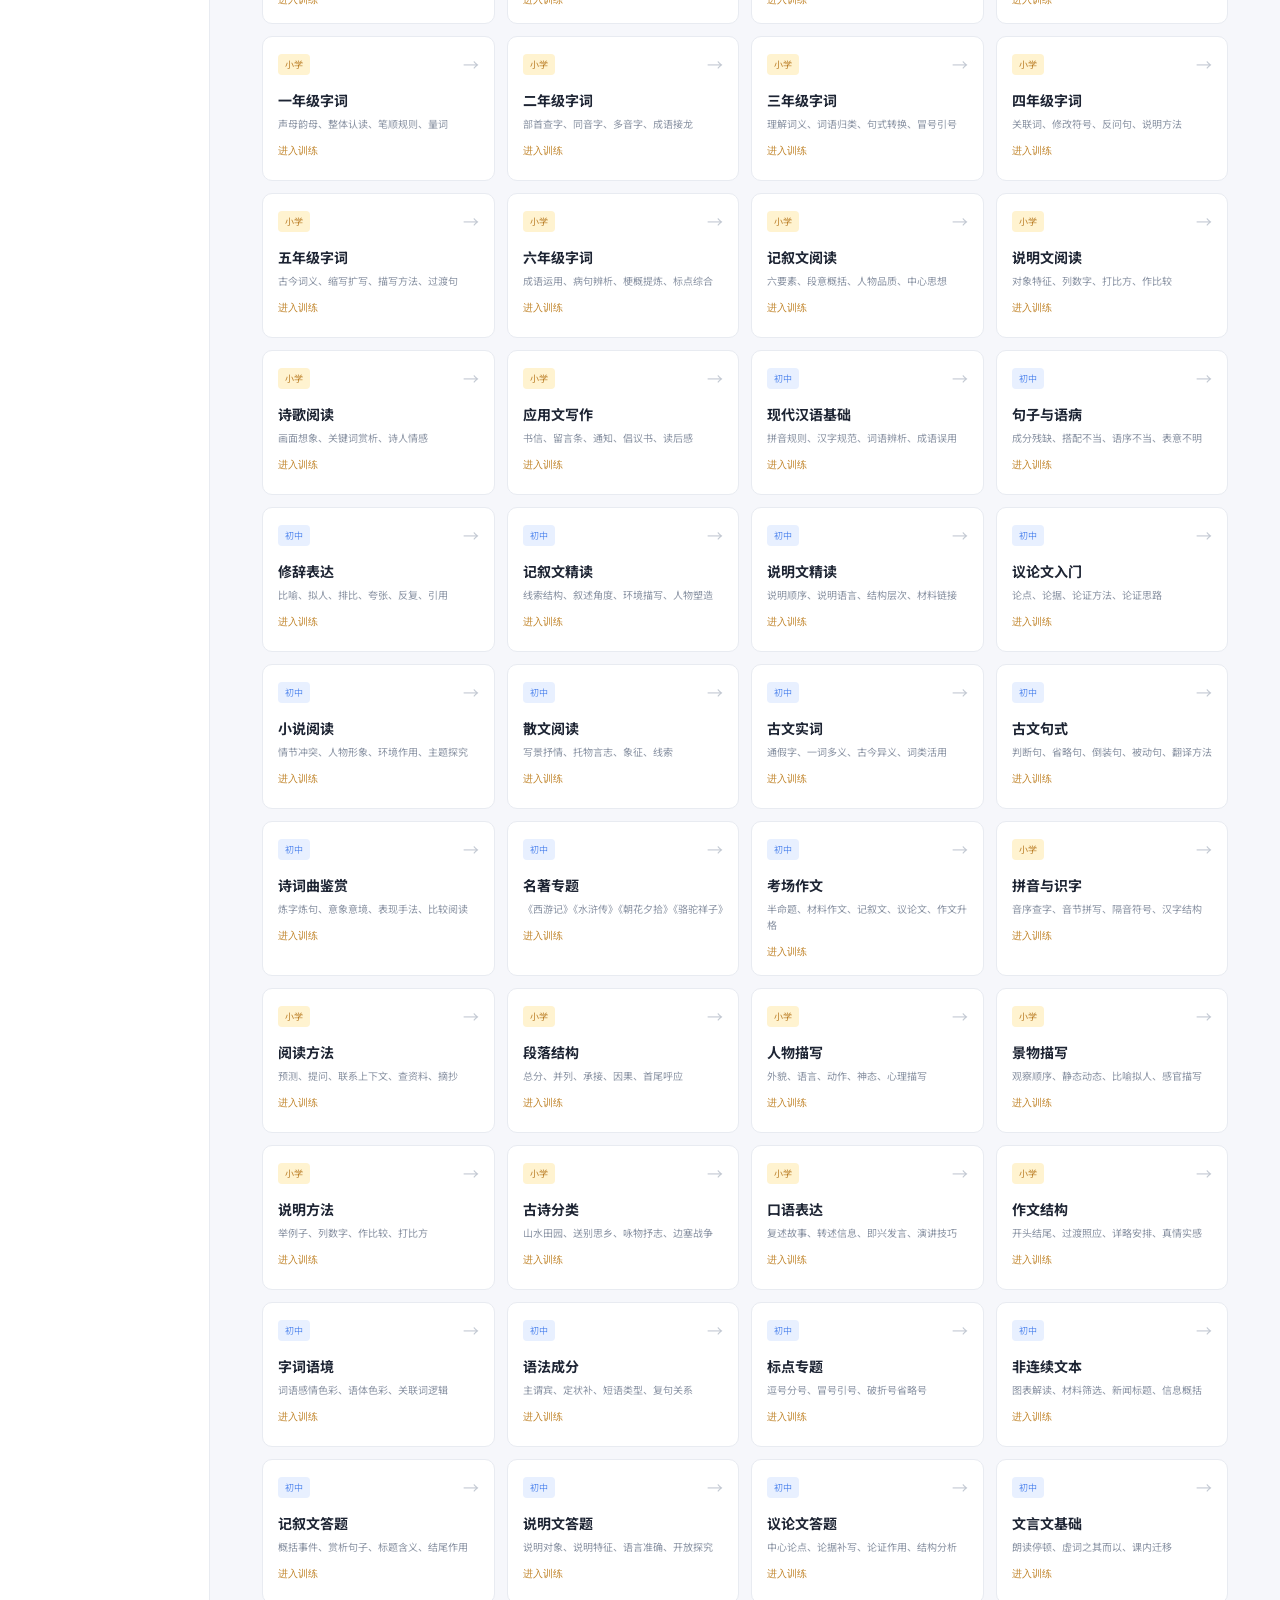
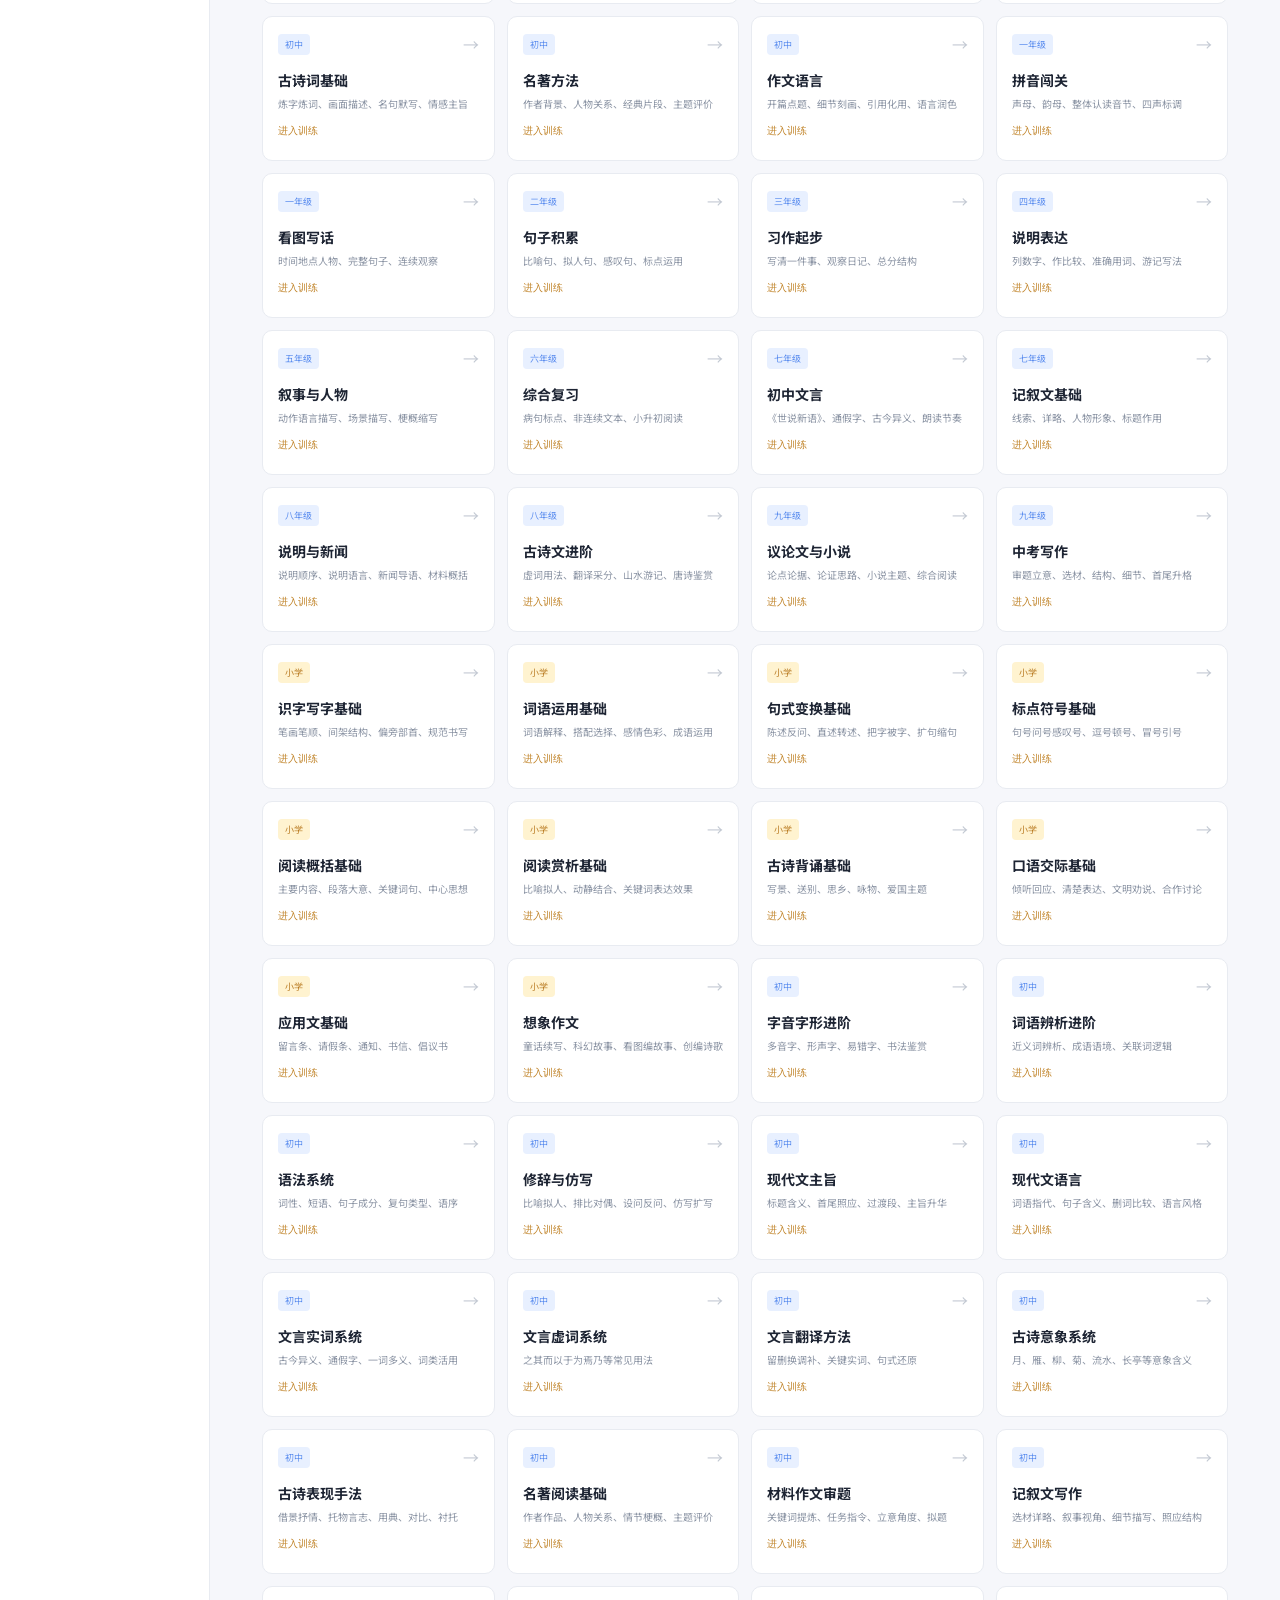
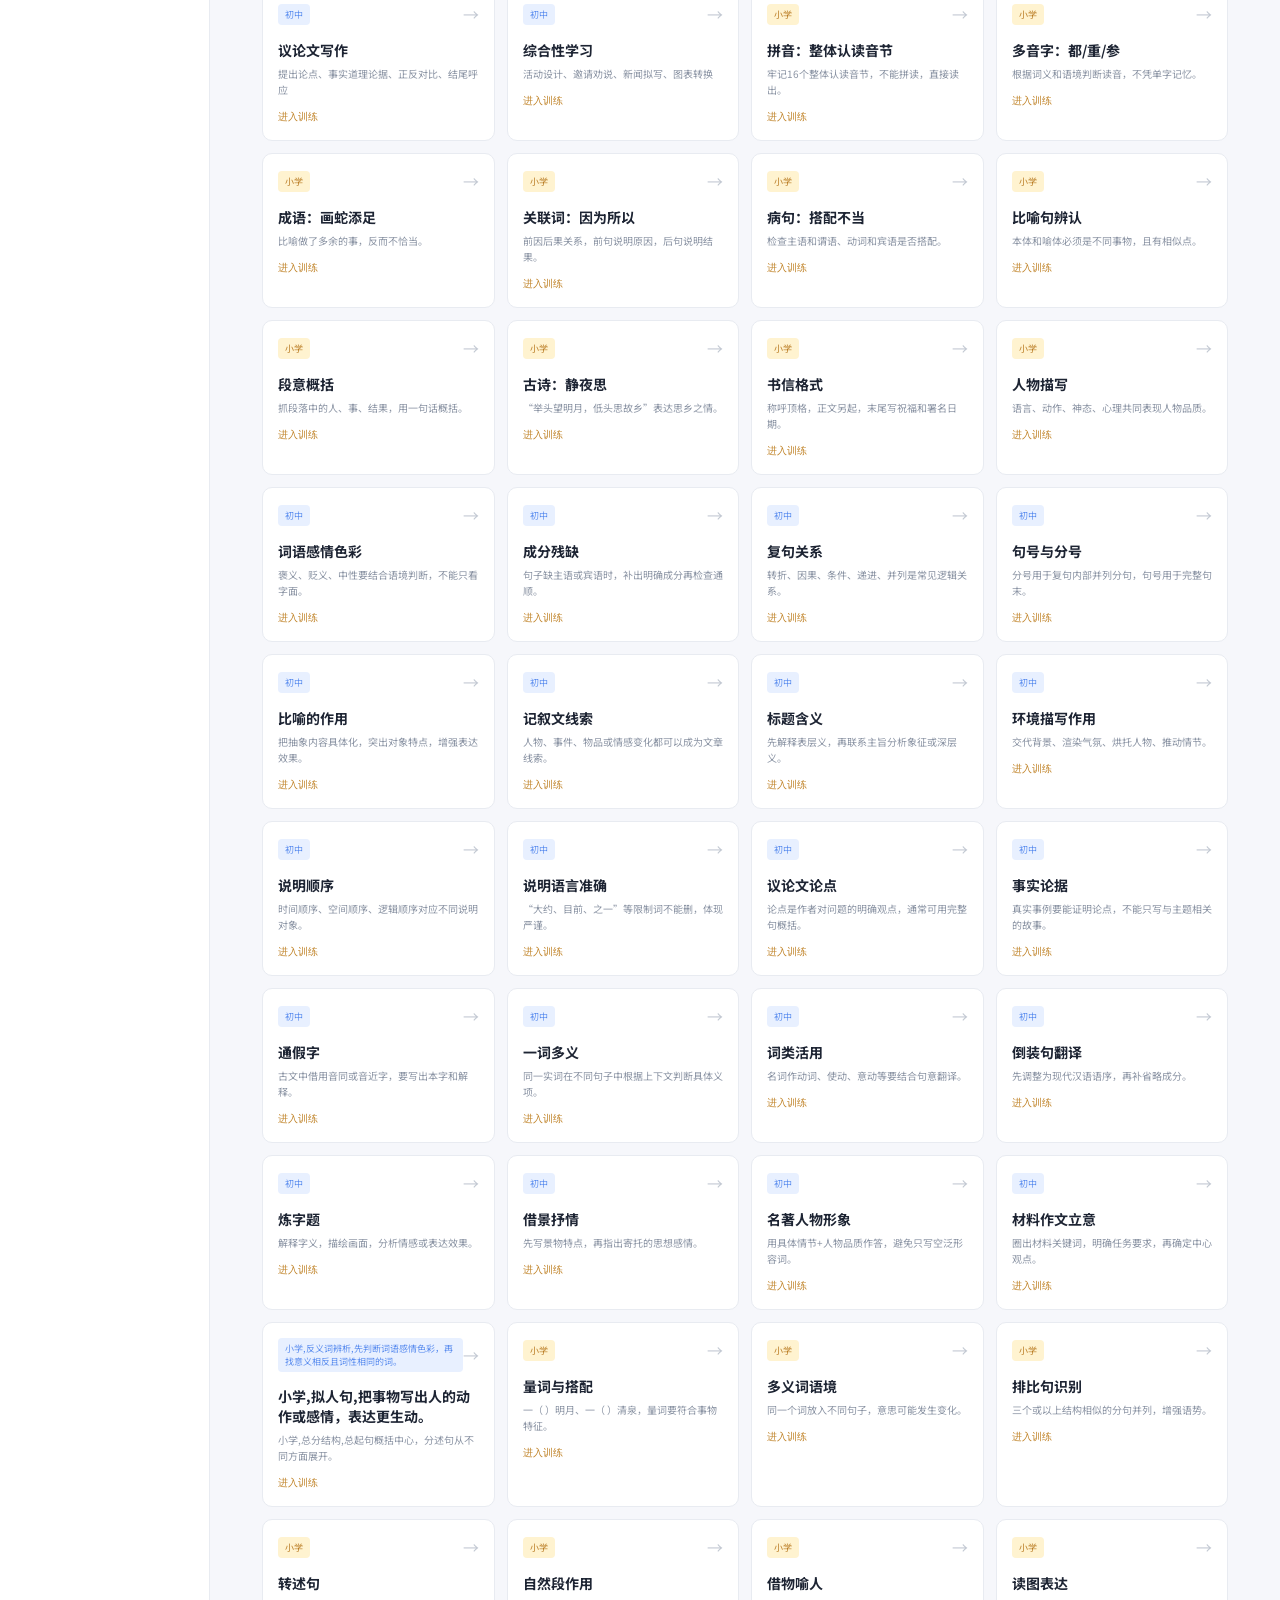
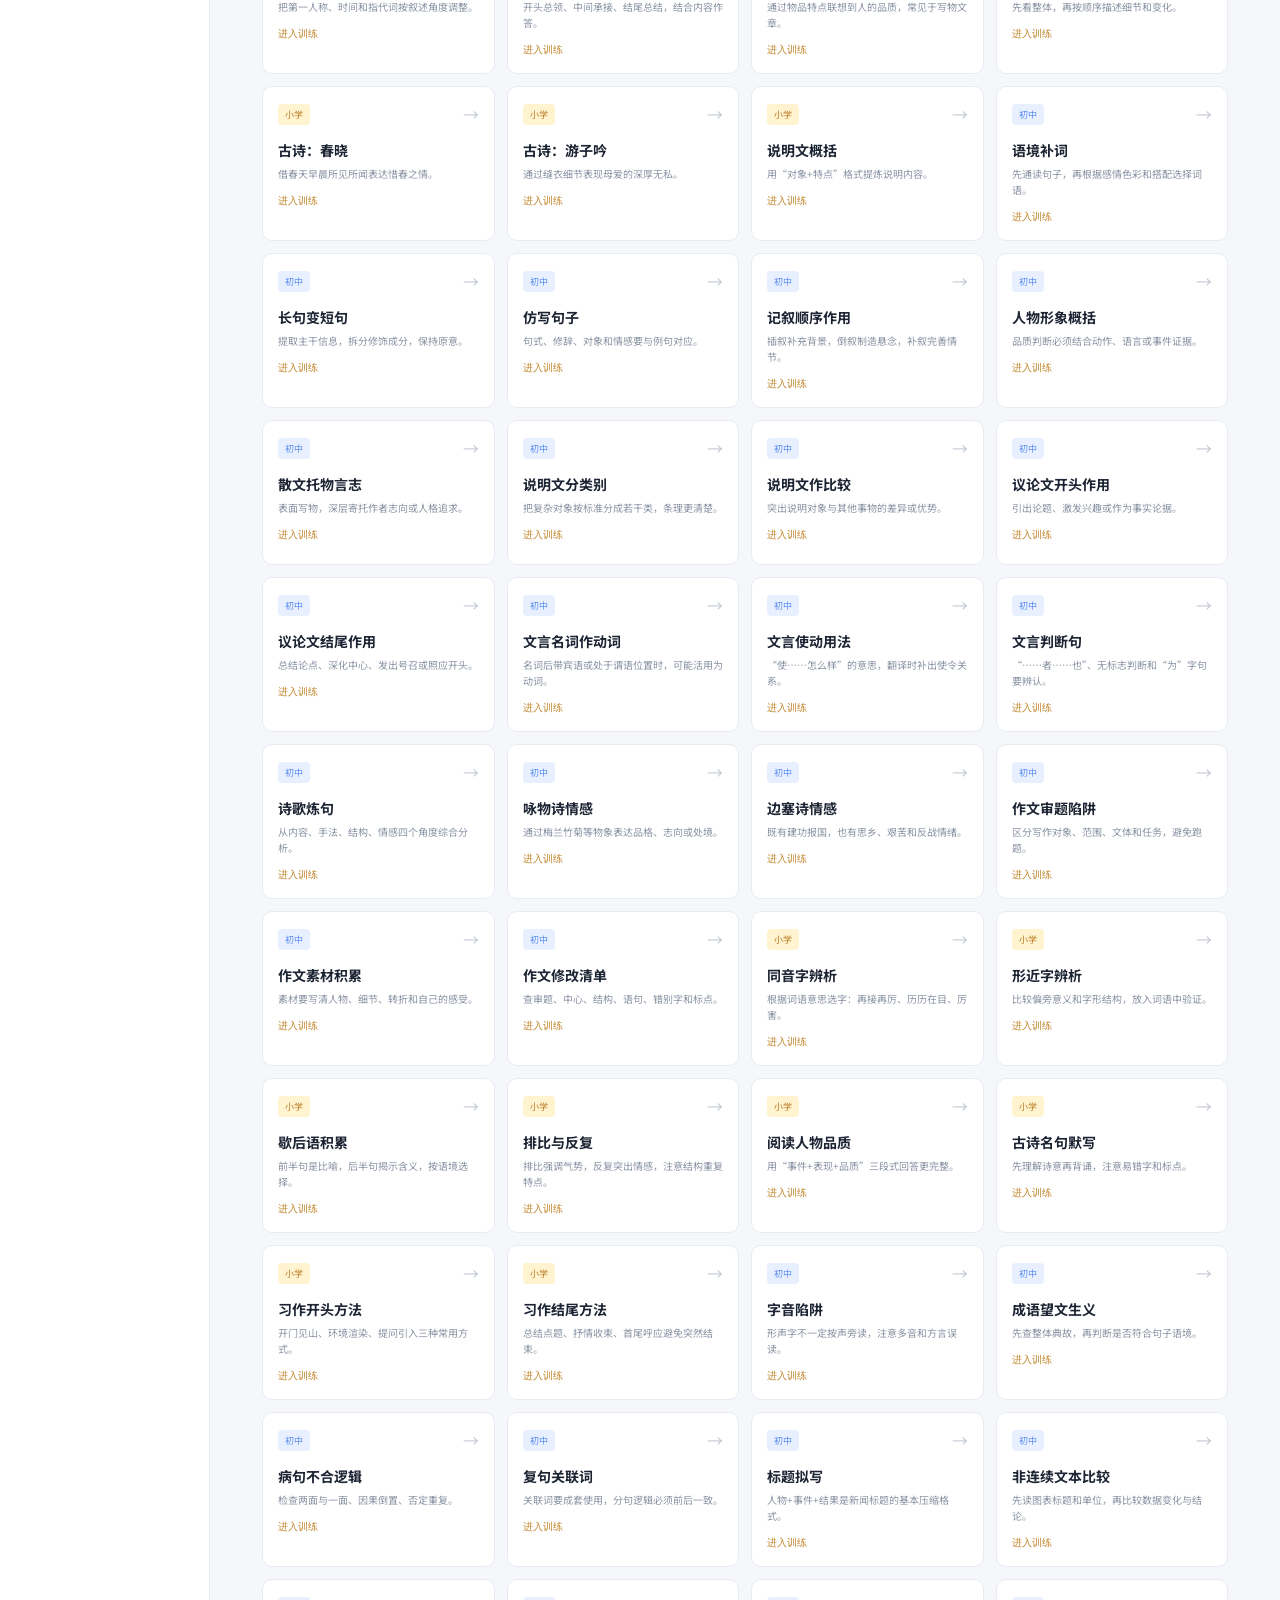
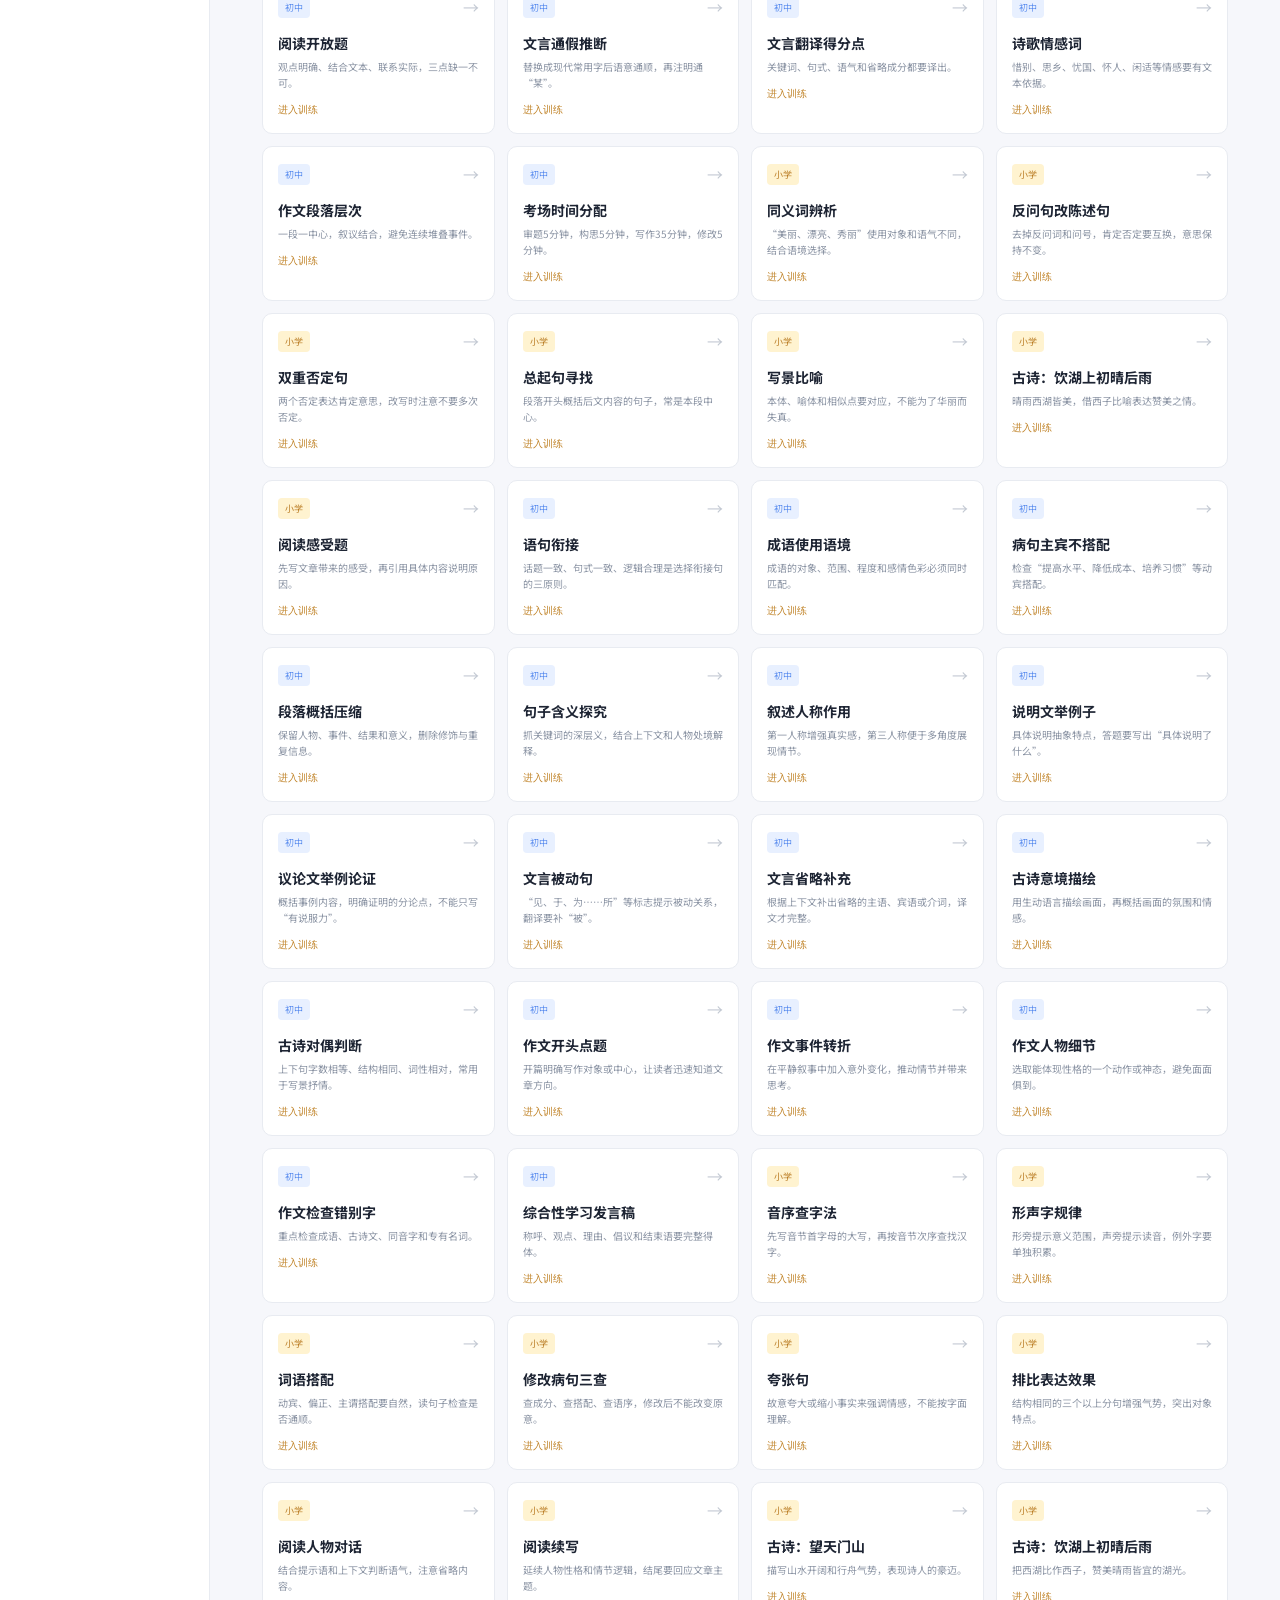
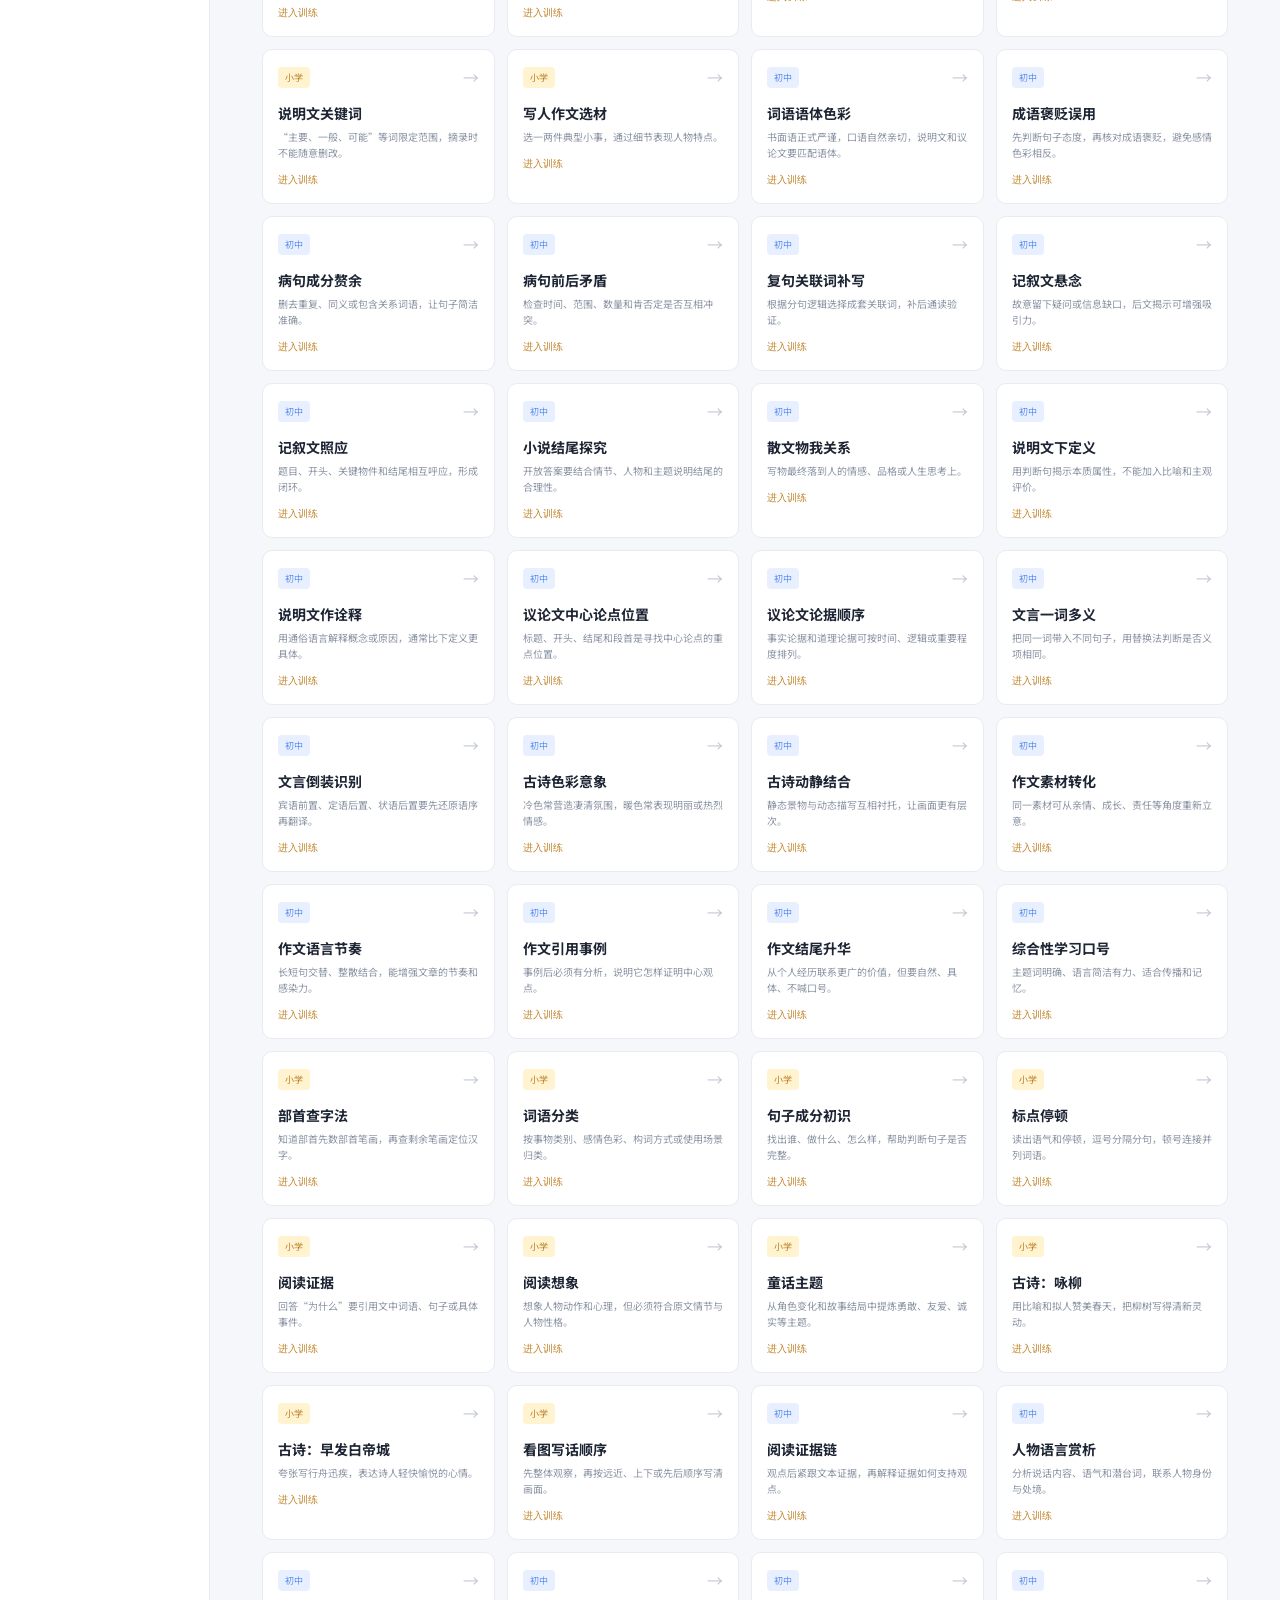
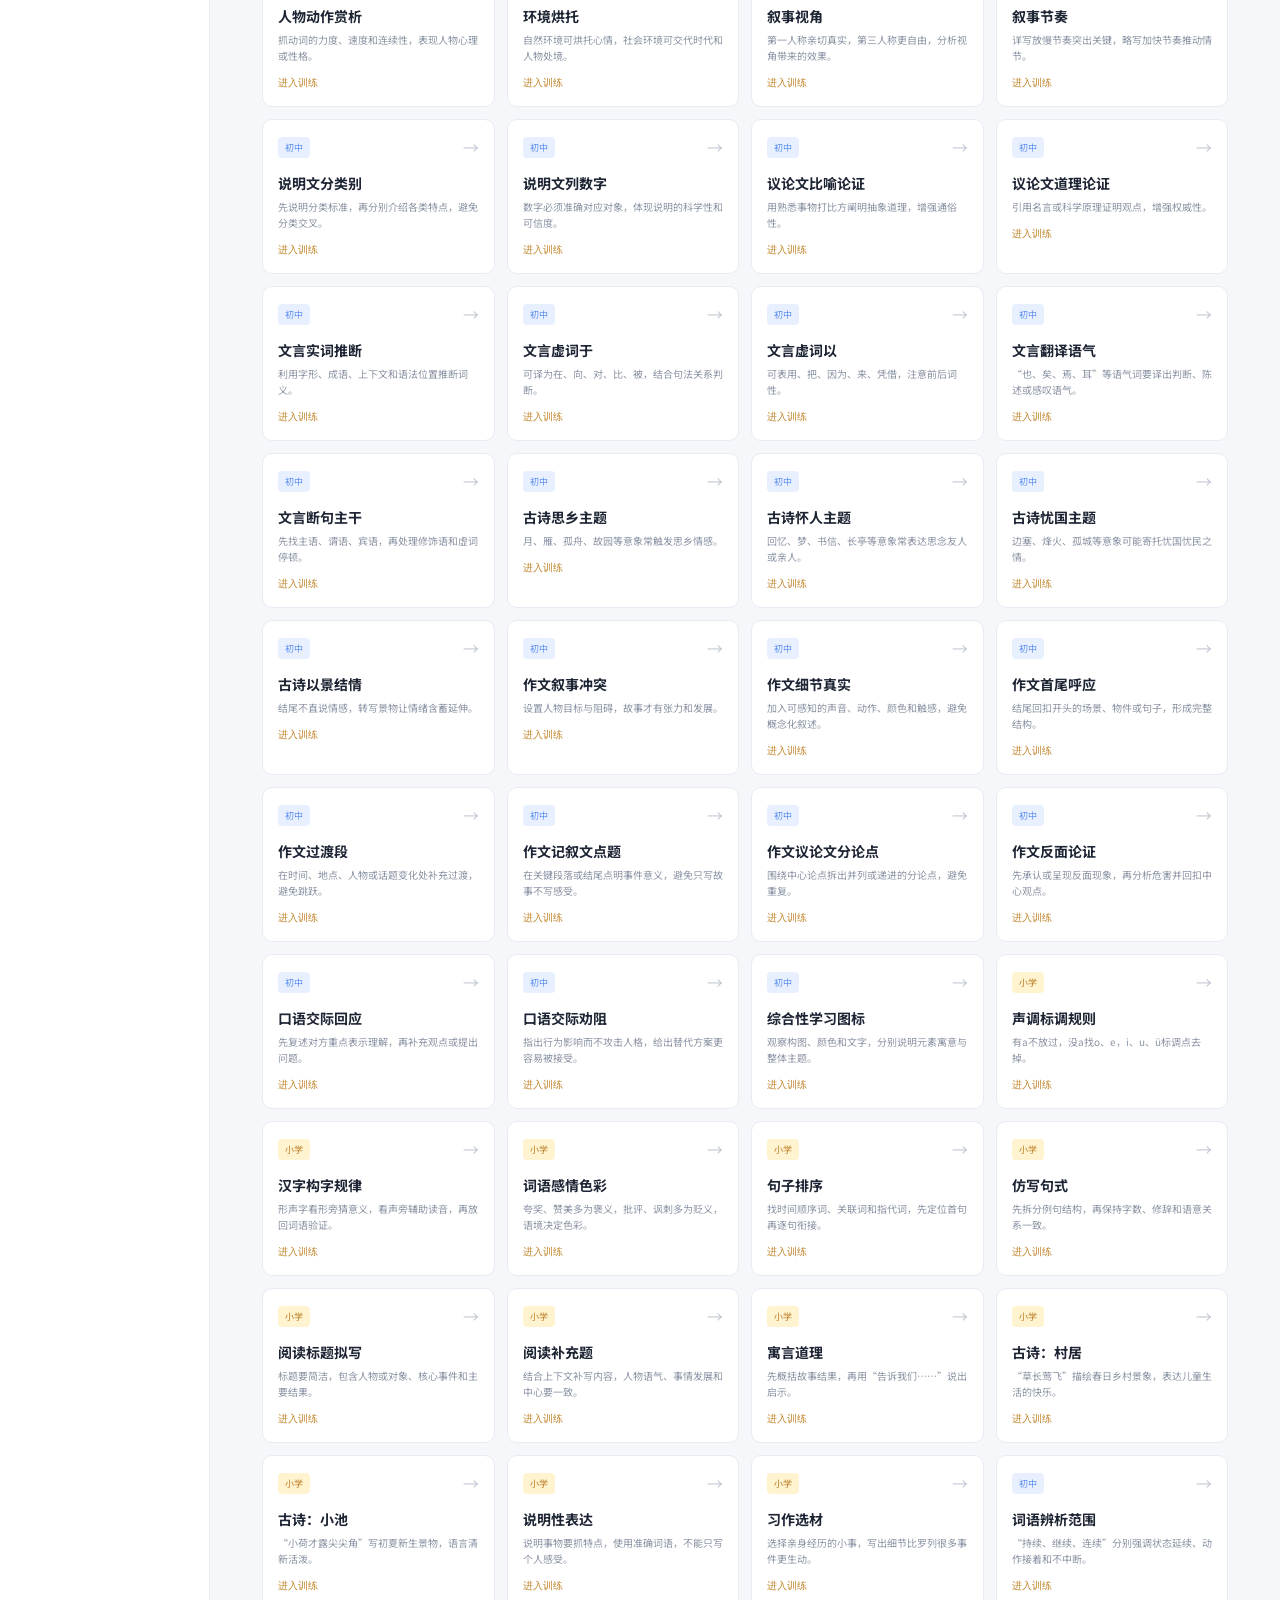
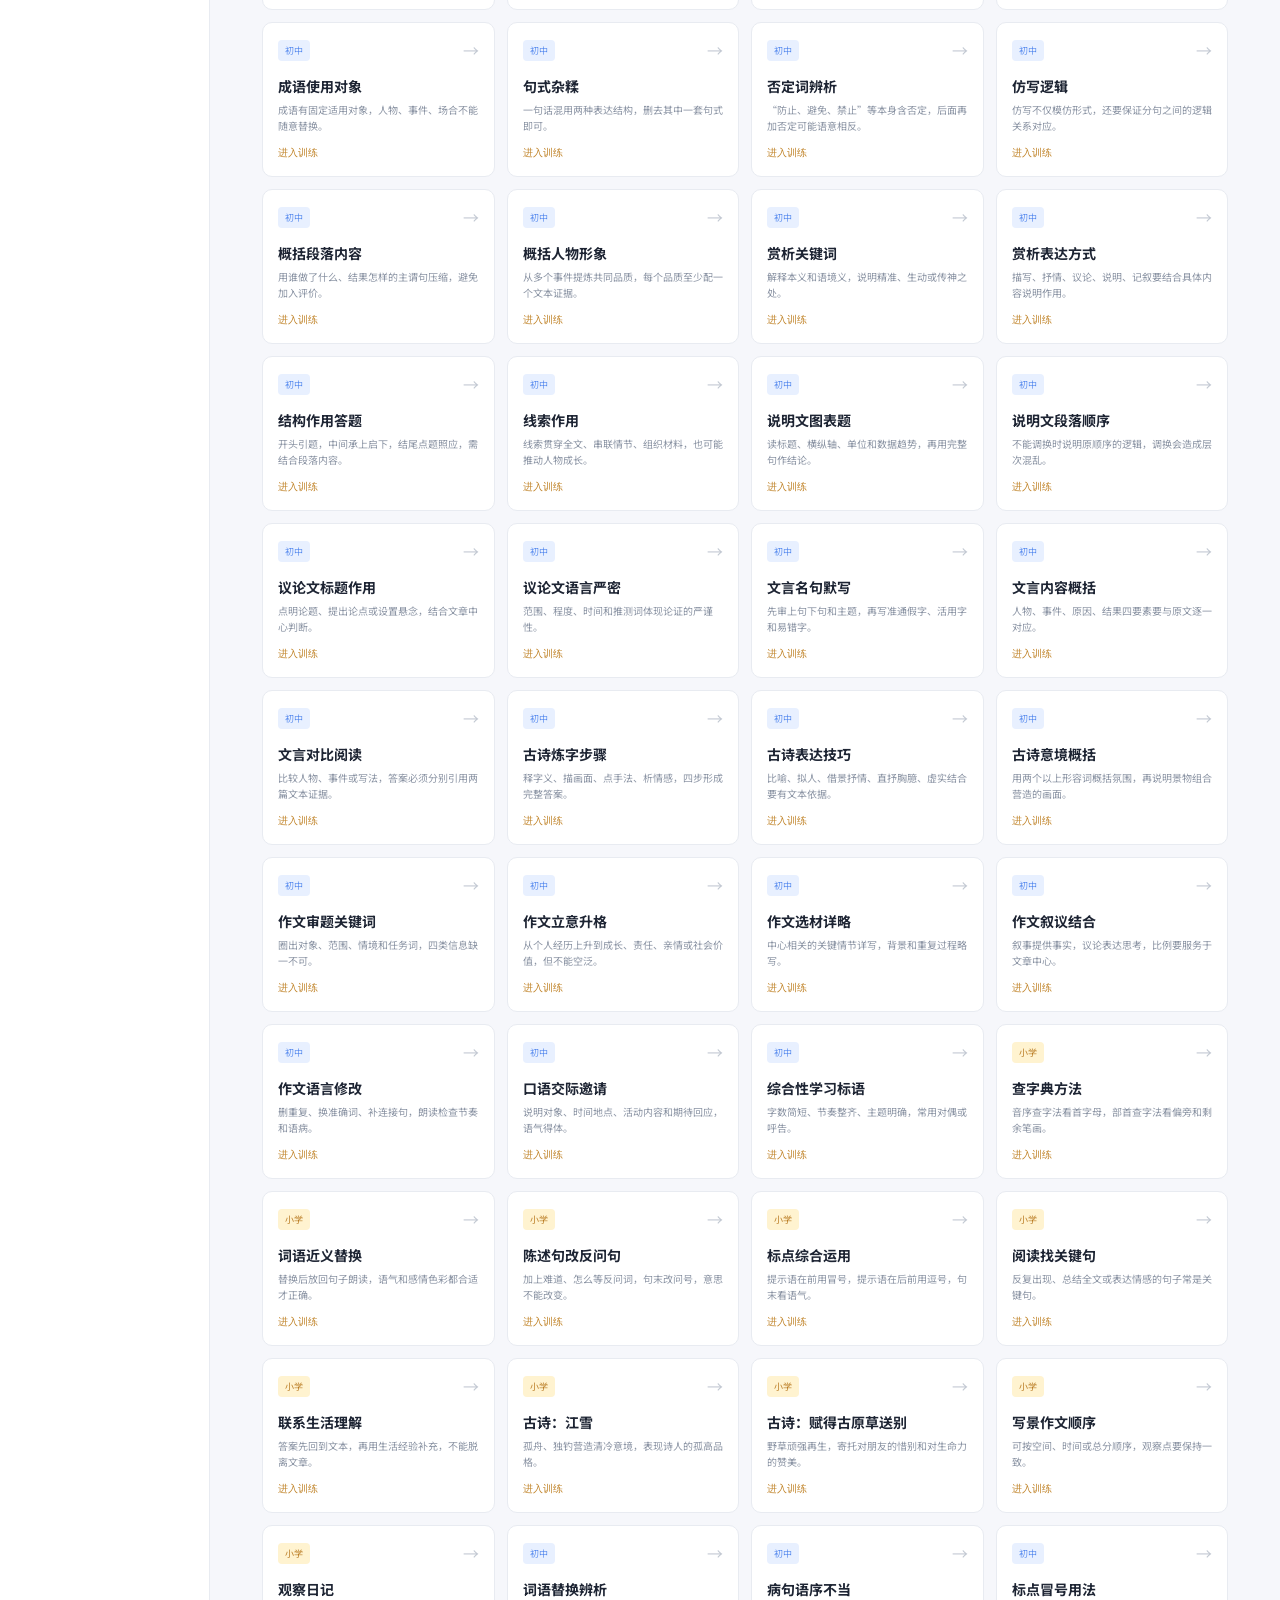
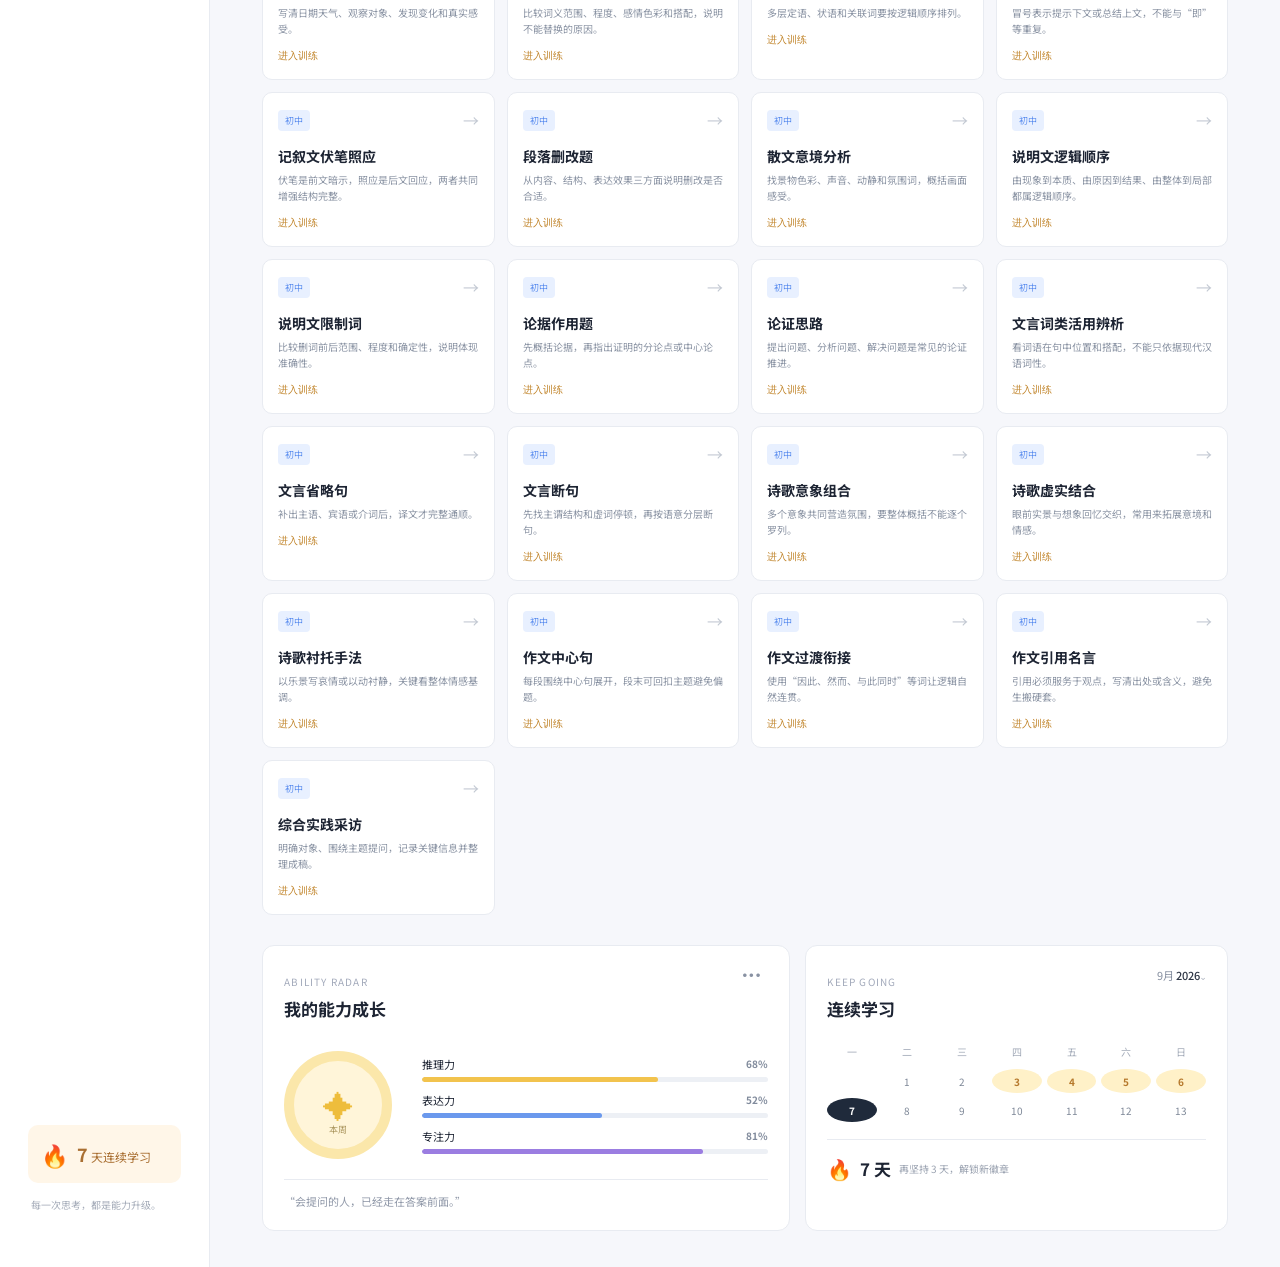
==== commit 643d9ce1: "Add searchable Chinese knowledge atlas" ====
--- a/index.html
+++ b/index.html
@@ -26,7 +26,7 @@
       <section class="route-grid"><article class="route-card chinese"><div class="route-icon">读</div><div class="route-title"><span class="subject">语文 · 15分钟</span><h4>原文定位练习</h4><p>回到文章里找证据，阅读题不再靠猜。</p></div><div class="route-bottom"><span class="status done">✓ 已完成热身</span><button class="round-btn" data-toast="阅读任务已开启">→</button></div></article><article class="route-card chinese"><div class="route-icon">言</div><div class="route-title"><span class="subject">语文 · 12分钟</span><h4>成语里的小剧场</h4><p>读懂故事，在语境中掌握成语和表达。</p></div><div class="route-bottom"><span class="status">○ 待探索</span><button class="round-btn" data-toast="成语任务已开启">→</button></div></article><article class="route-card brain"><div class="route-icon">✎</div><div class="route-title"><span class="subject">语文 · 8分钟</span><h4>把句子写生动</h4><p>用词语、修辞和细节，让表达更有画面。</p></div><div class="route-bottom"><span class="status">○ 待探索</span><button class="round-btn" data-toast="表达任务已开启">→</button></div></article></section>
       <section class="section-head arsenal-head"><div><span class="eyebrow">Your toolkit</span><h3>能力武器库</h3></div><span class="toolkit-tip">把大问题，变成小动作</span></section>
       <section class="toolkit"><button class="tool" data-toast="定位器：先找到题目中的关键线索"><span class="tool-glyph gold">◎</span><span><b>线索定位器</b><small>从题目里找关键词</small></span><strong>→</strong></button><button class="tool" data-toast="拆解镜：把复杂问题拆成三步"><span class="tool-glyph blue">⌁</span><span><b>问题拆解镜</b><small>复杂题也能分步做</small></span><strong>→</strong></button><button class="tool" data-toast="表达放大器：让你的答案更清楚"><span class="tool-glyph red">✎</span><span><b>表达放大器</b><small>把想法说得更完整</small></span><strong>→</strong></button><button class="tool" data-toast="错题回放：看看这次是哪里卡住了"><span class="tool-glyph purple">↻</span><span><b>错题回放舱</b><small>找到真正的失分点</small></span><strong>→</strong></button></section>
-      <section class="knowledge" id="library"><div class="section-head"><div><span class="eyebrow">Knowledge atlas</span><h3>语文知识地图 <small id="knowledgeCount"></small></h3></div><div class="filters"><button class="filter active" data-filter="全部">全部</button><button class="filter" data-filter="小学">小学</button><button class="filter" data-filter="初中">初中</button><button class="filter" data-filter="一年级">一年级</button><button class="filter" data-filter="二年级">二年级</button><button class="filter" data-filter="三年级">三年级</button><button class="filter" data-filter="四年级">四年级</button><button class="filter" data-filter="五年级">五年级</button><button class="filter" data-filter="六年级">六年级</button><button class="filter" data-filter="七年级">七年级</button><button class="filter" data-filter="八年级">八年级</button><button class="filter" data-filter="九年级">九年级</button></div></div><div class="knowledge-grid" id="knowledgeGrid"></div></section>
+      <section class="knowledge" id="library"><div class="section-head"><div><span class="eyebrow">Knowledge atlas</span><h3>语文知识地图 <small id="knowledgeCount"></small></h3></div><div class="knowledge-search"><span>⌕</span><input id="knowledgeSearch" type="search" placeholder="搜索知识点" aria-label="搜索知识点"></div></div><div class="filters"><button class="filter active" data-filter="全部">全部</button><button class="filter" data-filter="小学">小学</button><button class="filter" data-filter="初中">初中</button><button class="filter" data-filter="一年级">一年级</button><button class="filter" data-filter="二年级">二年级</button><button class="filter" data-filter="三年级">三年级</button><button class="filter" data-filter="四年级">四年级</button><button class="filter" data-filter="五年级">五年级</button><button class="filter" data-filter="六年级">六年级</button><button class="filter" data-filter="七年级">七年级</button><button class="filter" data-filter="八年级">八年级</button><button class="filter" data-filter="九年级">九年级</button></div><div class="knowledge-grid" id="knowledgeGrid"></div></section>
       <section class="lower-grid"><div class="panel ability"><div class="panel-head"><div><span class="eyebrow">Ability radar</span><h3>我的能力成长</h3></div><button class="more" aria-label="更多">•••</button></div><div class="ability-row"><div class="ability-orb">✦<small>本周</small></div><div class="ability-list"><div><span>推理力</span><b>68%</b><i><em style="width:68%"></em></i></div><div><span>表达力</span><b>52%</b><i><em class="blue" style="width:52%"></em></i></div><div><span>专注力</span><b>81%</b><i><em class="purple" style="width:81%"></em></i></div></div></div><div class="quote">“会提问的人，已经走在答案前面。”</div></div><div class="panel calendar"><div class="panel-head"><div><span class="eyebrow">Keep going</span><h3>连续学习</h3></div><span class="month">9月 <b>2026</b>⌄</span></div><div class="week"><span>一</span><span>二</span><span>三</span><span>四</span><span>五</span><span>六</span><span>日</span></div><div class="days"><span></span><span>1</span><span>2</span><span class="checked">3</span><span class="checked">4</span><span class="checked">5</span><span class="checked">6</span><span class="today">7</span><span>8</span><span>9</span><span>10</span><span>11</span><span>12</span><span>13</span></div><div class="calendar-foot"><span class="fire">🔥</span><b>7 天</b><small>再坚持 3 天，解锁新徽章</small></div></div></section>
     </main>
   </div>
--- a/style.css
+++ b/style.css
@@ -2,3 +2,4 @@
  .arsenal-head{margin-top:30px}.toolkit-tip{font-size:10px;color:#a3aabb}.toolkit{display:grid;grid-template-columns:repeat(4,1fr);gap:12px}.tool{display:flex;align-items:center;gap:10px;text-align:left;border:1px solid var(--line);background:#fff;border-radius:10px;padding:13px;cursor:pointer;color:var(--ink)}.tool:hover{border-color:#f0c65d;transform:translateY(-2px)}.tool-glyph{width:32px;height:32px;border-radius:9px;display:grid;place-items:center;font-size:19px}.tool-glyph.gold{background:#fff3cd;color:#d99f1f}.tool-glyph.blue{background:#e8f0ff;color:#5b8def}.tool-glyph.red{background:#ffebe6;color:#dd775b}.tool-glyph.purple{background:#f0ebff;color:#9475df}.tool b{display:block;font-size:11px}.tool small{display:block;color:#9aa3b1;font-size:9px;margin-top:3px}.tool strong{margin-left:auto;color:#9ca5b3;font-size:15px}@media(max-width:900px){.toolkit{grid-template-columns:repeat(2,1fr)}}@media(max-width:640px){.toolkit{grid-template-columns:1fr 1fr}.tool{padding:10px 8px}.tool small{font-size:8px}}
  .modal-backdrop{position:fixed;inset:0;background:#18213199;display:grid;place-items:center;z-index:10;padding:20px}.modal-backdrop[hidden]{display:none}.lesson-modal{width:min(430px,100%);background:#fff;border-radius:14px;padding:30px;position:relative;box-shadow:0 20px 60px #11182744}.modal-close{position:absolute;right:16px;top:12px;border:0;background:transparent;font-size:25px;color:#9aa3b1;cursor:pointer}.lesson-modal h2{font-size:21px;margin:16px 0 10px}.lesson-modal p{font-size:14px;line-height:1.8;color:#596476}.answers{display:grid;grid-template-columns:repeat(3,1fr);gap:10px;margin-top:22px}.answers button{border:1px solid var(--line);background:#fafbfc;border-radius:8px;padding:12px;font-size:15px;color:var(--ink);cursor:pointer}.answers button:hover{border-color:#f0c65d;background:#fff8e5}.result{min-height:22px;margin-top:16px;font-size:12px;font-weight:600}.result.correct{color:#59926b}.result.wrong{color:#d2775d}
  .knowledge{margin-top:30px}.filters{display:flex;gap:5px}.filter{border:1px solid var(--line);background:#fff;color:#8b94a4;border-radius:6px;padding:6px 10px;font-size:10px;cursor:pointer}.filter.active{background:#1d2433;border-color:#1d2433;color:#fff}.knowledge-grid{display:grid;grid-template-columns:repeat(4,1fr);gap:12px}.knowledge-card{border:1px solid var(--line);border-radius:10px;background:#fff;padding:15px;min-height:145px}.k-top{display:flex;justify-content:space-between;align-items:center}.k-grade{font-size:9px;padding:4px 7px;border-radius:4px;background:#e8f0ff;color:#5b8def}.k-grade.primary-grade{background:#fff3d0;color:#b97b22}.k-arrow{color:#c2c8d2}.knowledge-card h4{font-size:14px;margin:14px 0 6px}.knowledge-card p{color:#8b94a4;font-size:10px;line-height:1.6;margin:0}.knowledge-card button{border:0;background:transparent;color:#c08328;font-size:10px;padding:12px 0 0;cursor:pointer}@media(max-width:900px){.knowledge-grid{grid-template-columns:repeat(2,1fr)}}@media(max-width:640px){.knowledge .section-head{align-items:flex-start;flex-direction:column;gap:12px}.knowledge-grid{grid-template-columns:1fr 1fr}.knowledge-card{min-height:160px;padding:12px}}
+.knowledge-search{display:flex;align-items:center;gap:6px;border:1px solid var(--line);border-radius:7px;padding:6px 9px;background:#fff}.knowledge-search span{color:#a3aabb}.knowledge-search input{border:0;outline:0;width:125px;font-size:11px;color:var(--ink);font-family:inherit}.empty-state{grid-column:1/-1;padding:35px;text-align:center;color:#9aa3b1;font-size:12px;background:#fff;border:1px dashed var(--line);border-radius:10px}
